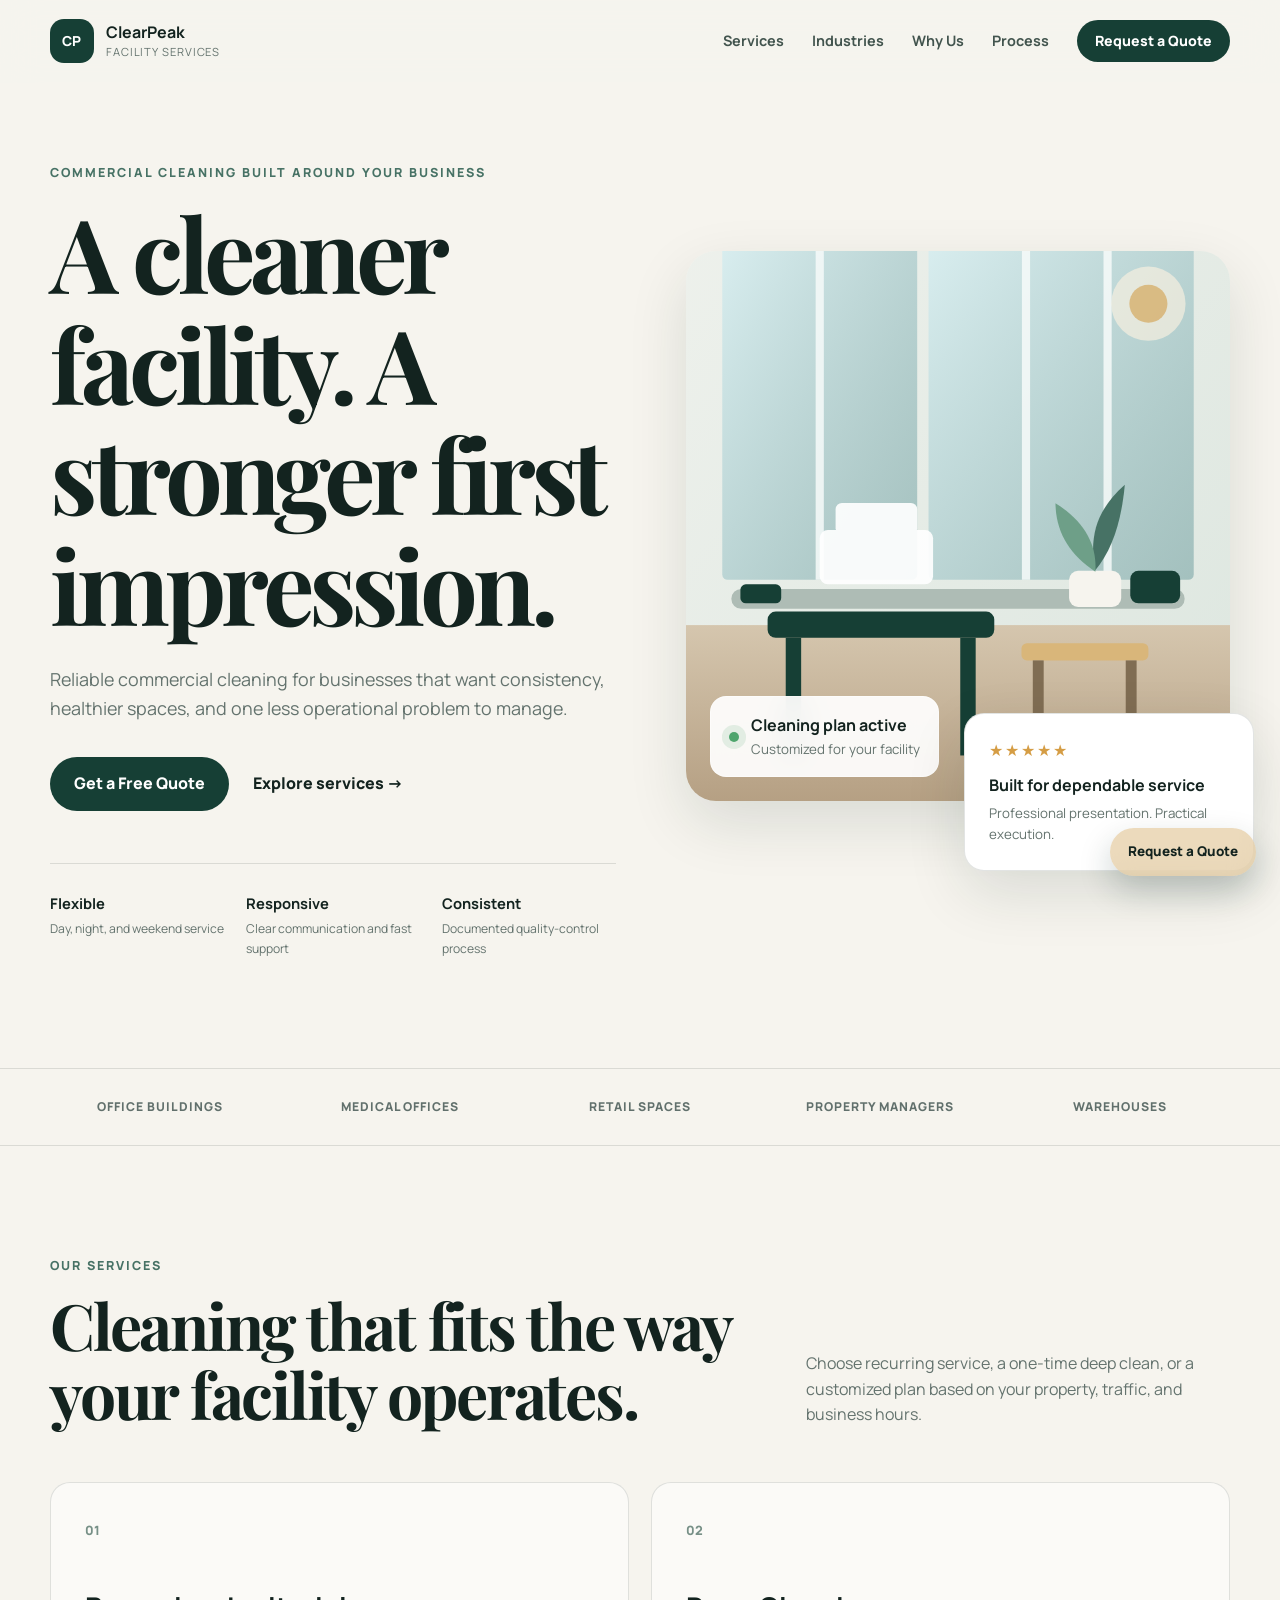
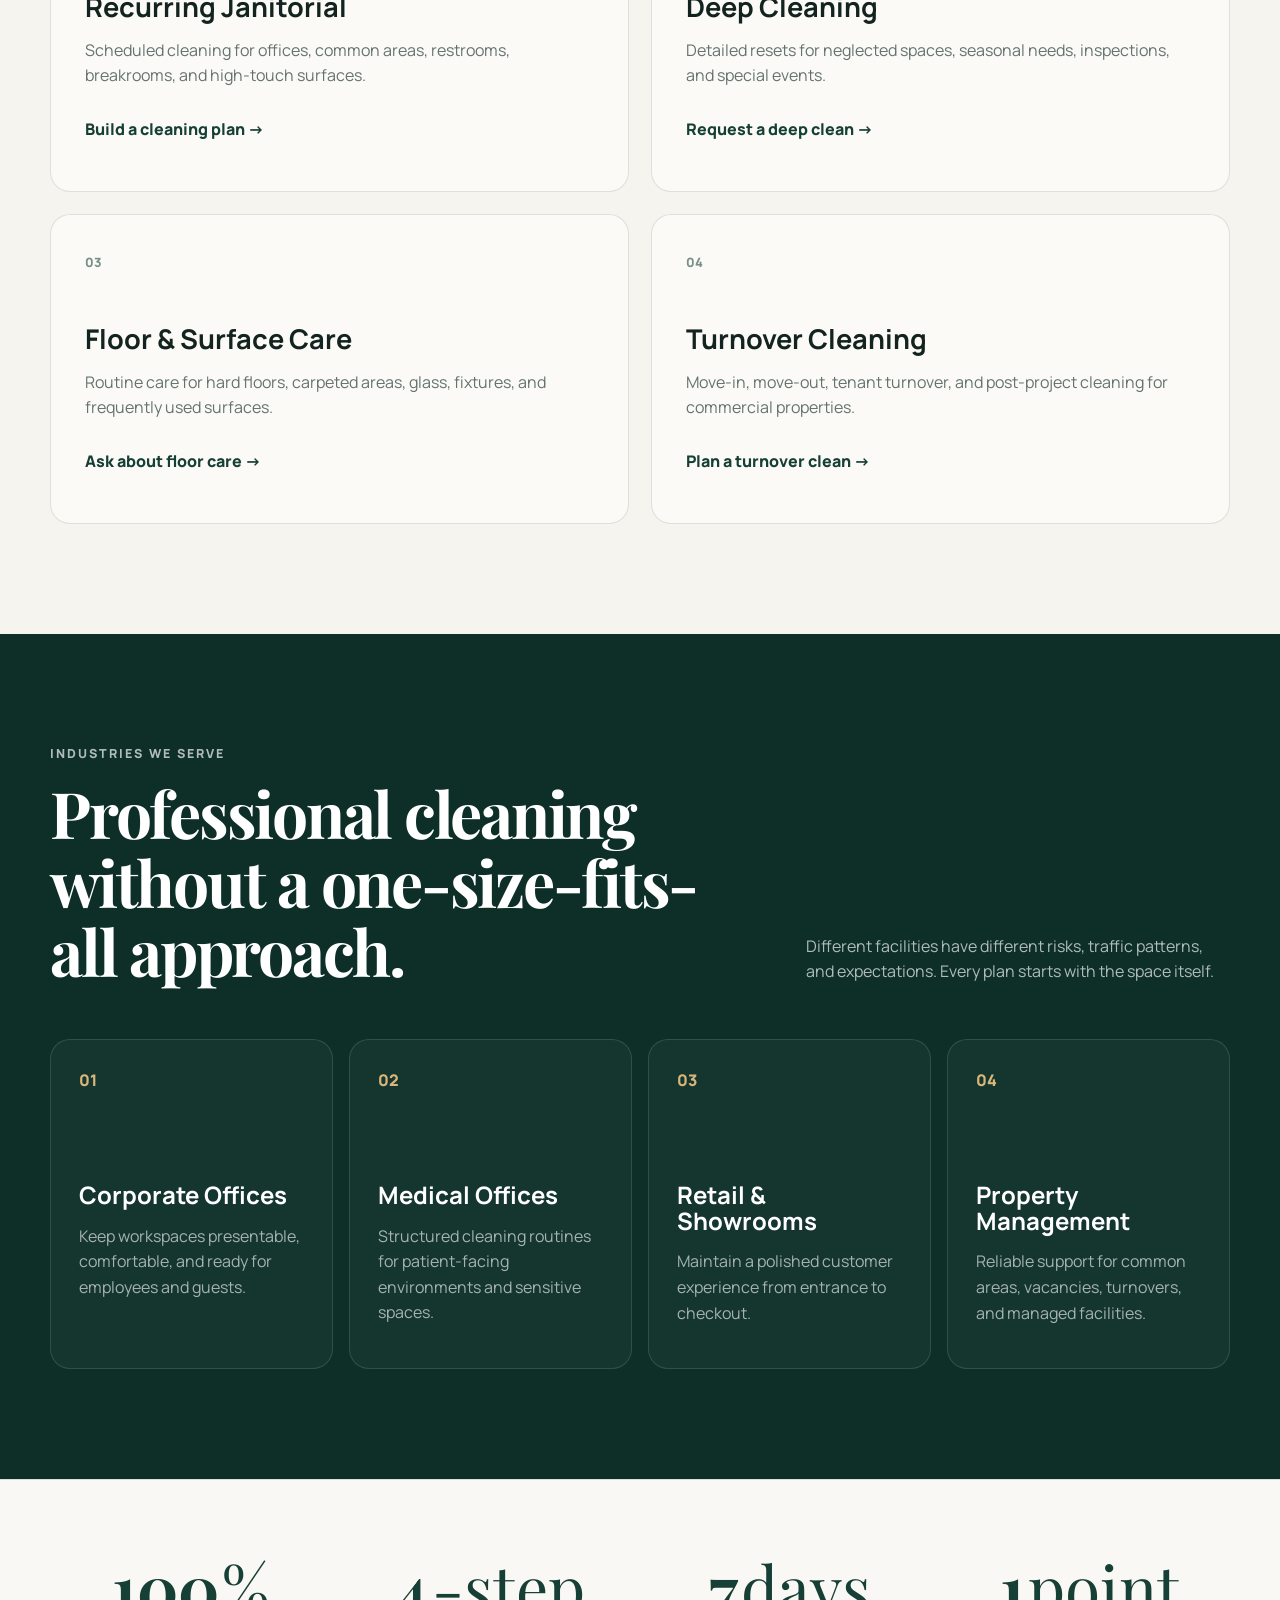
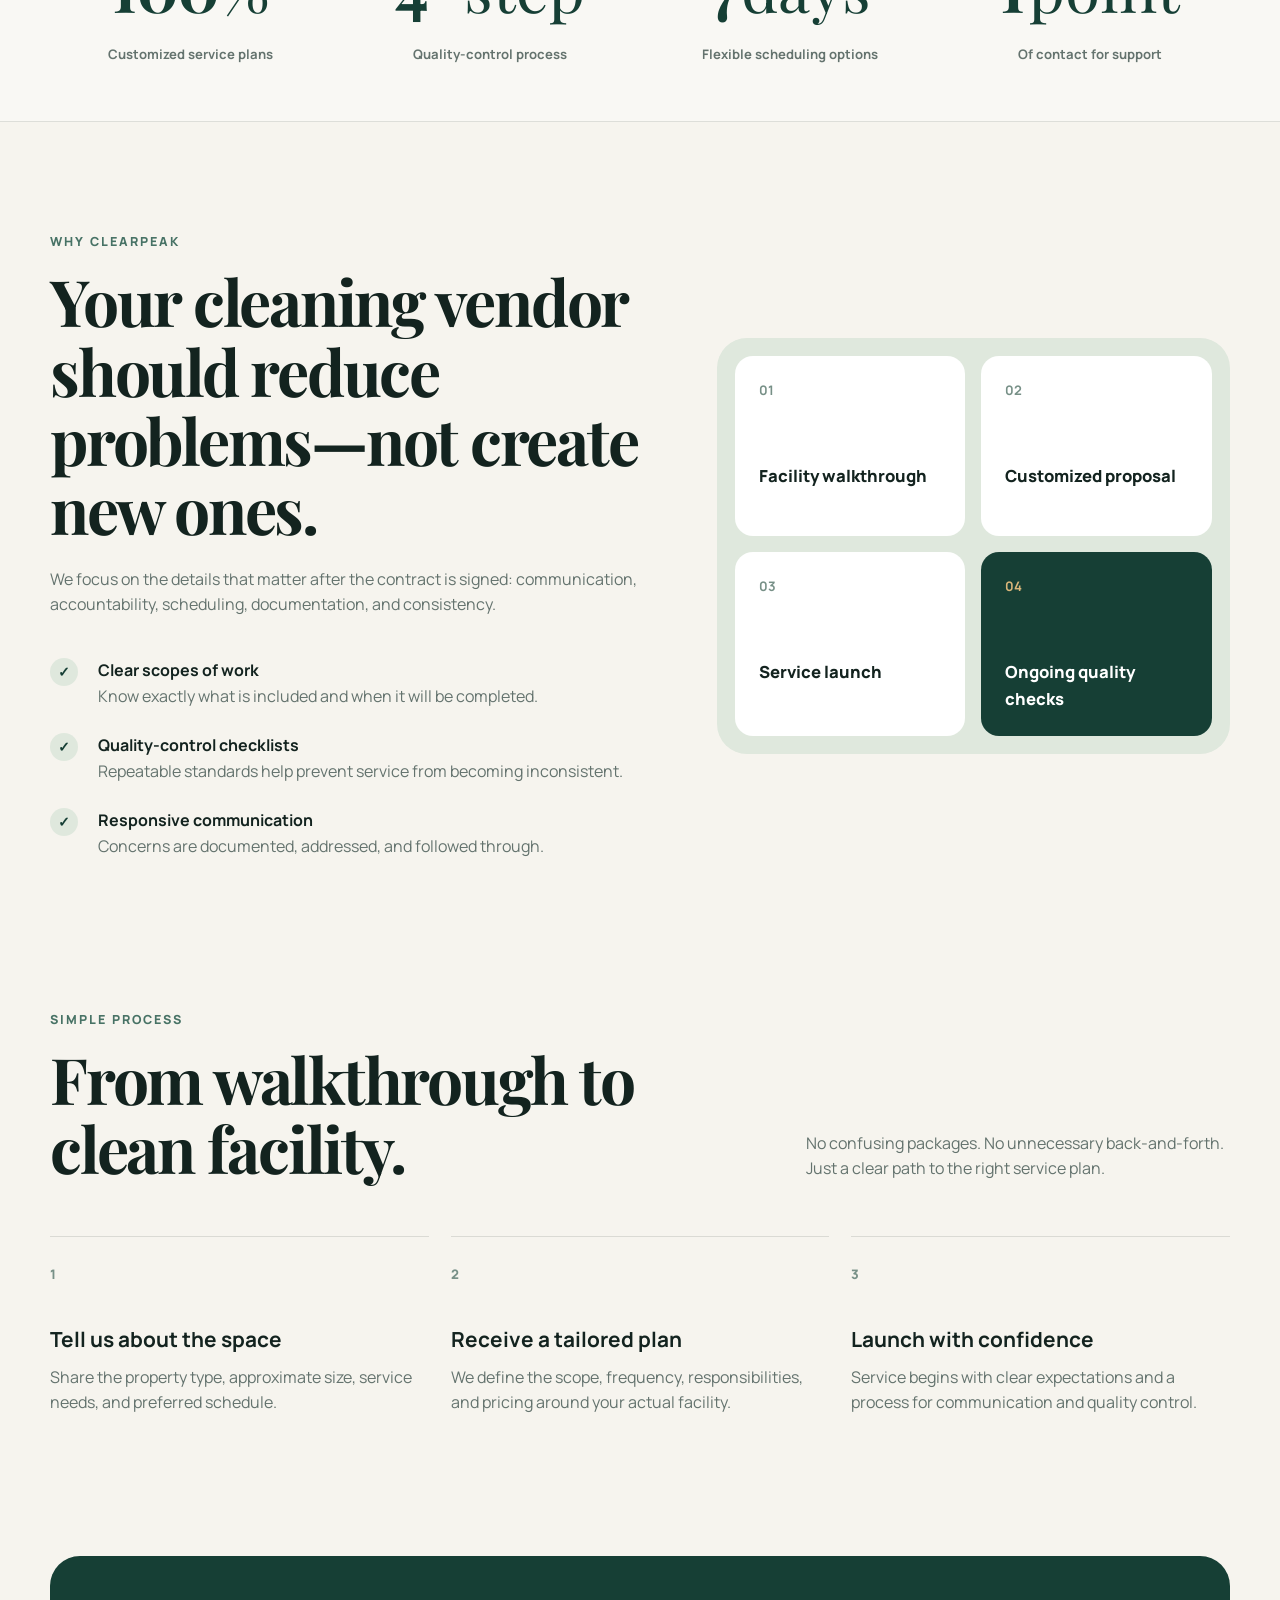
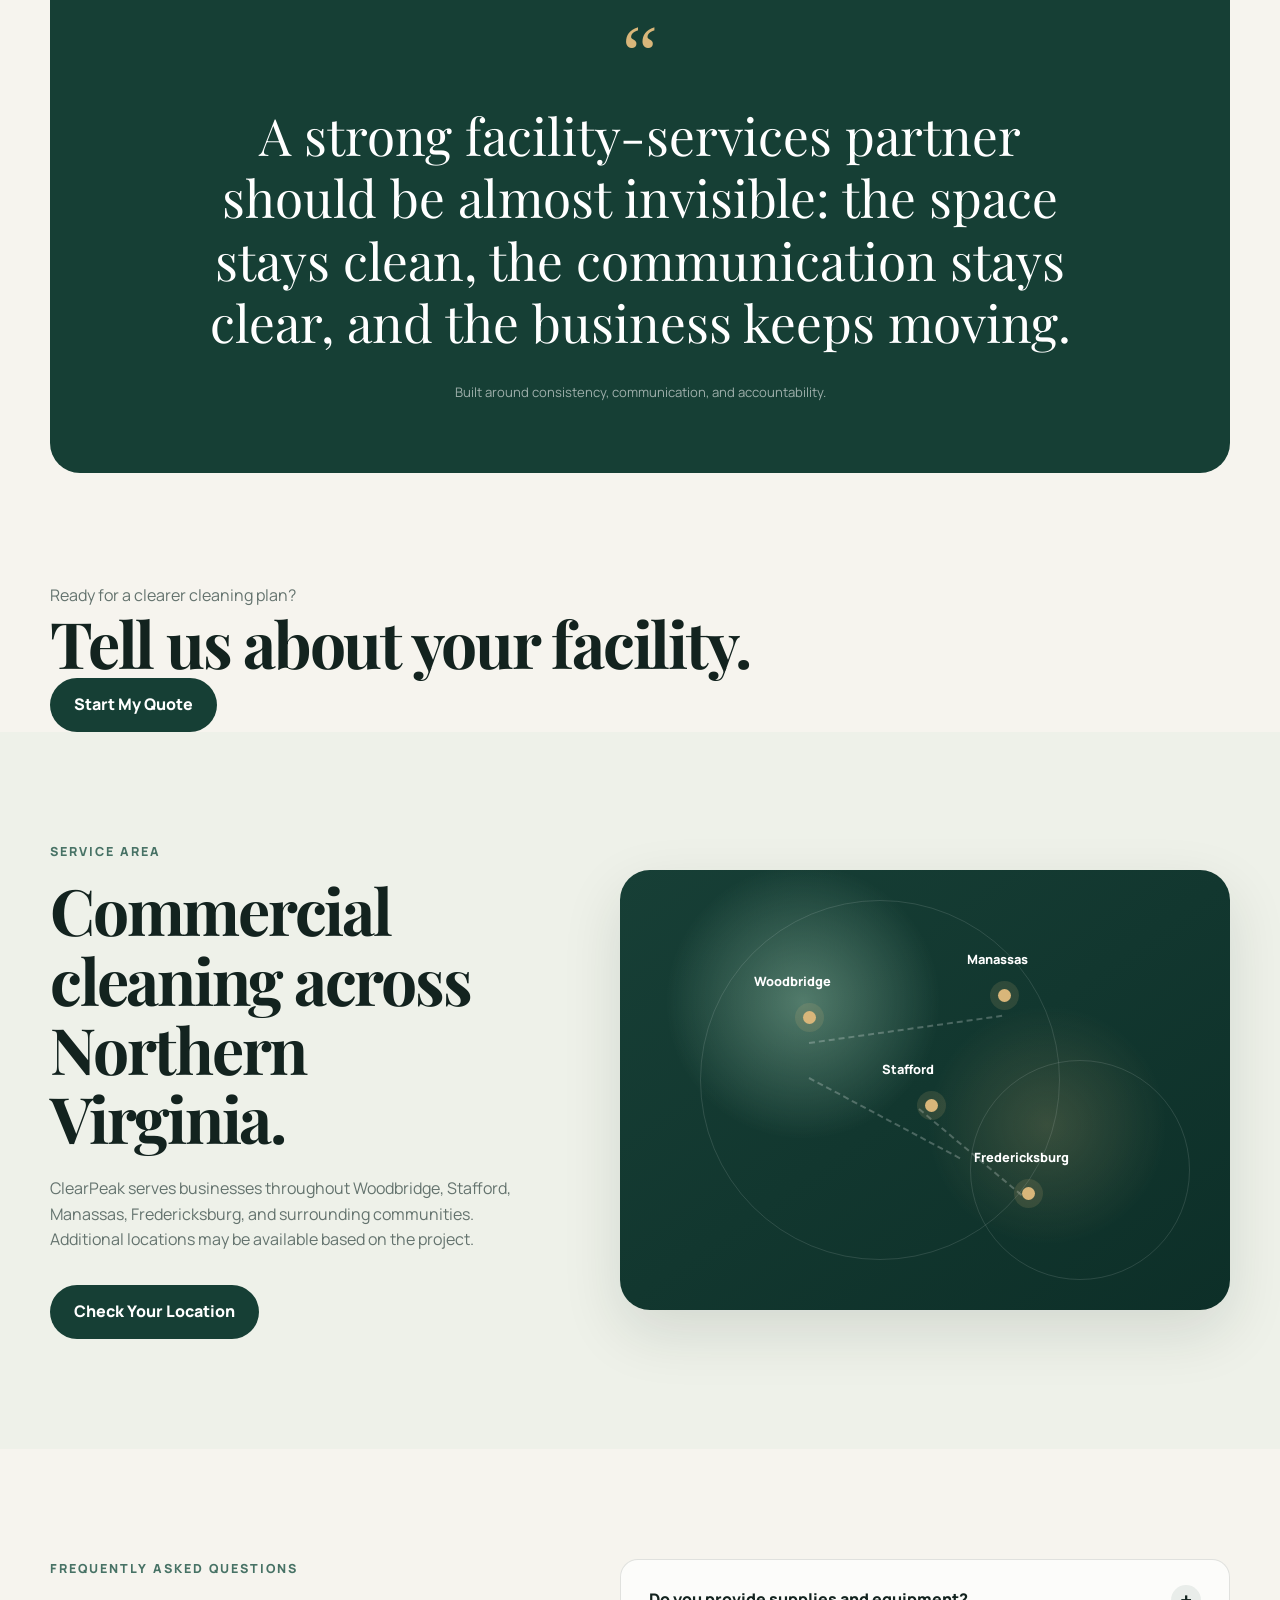
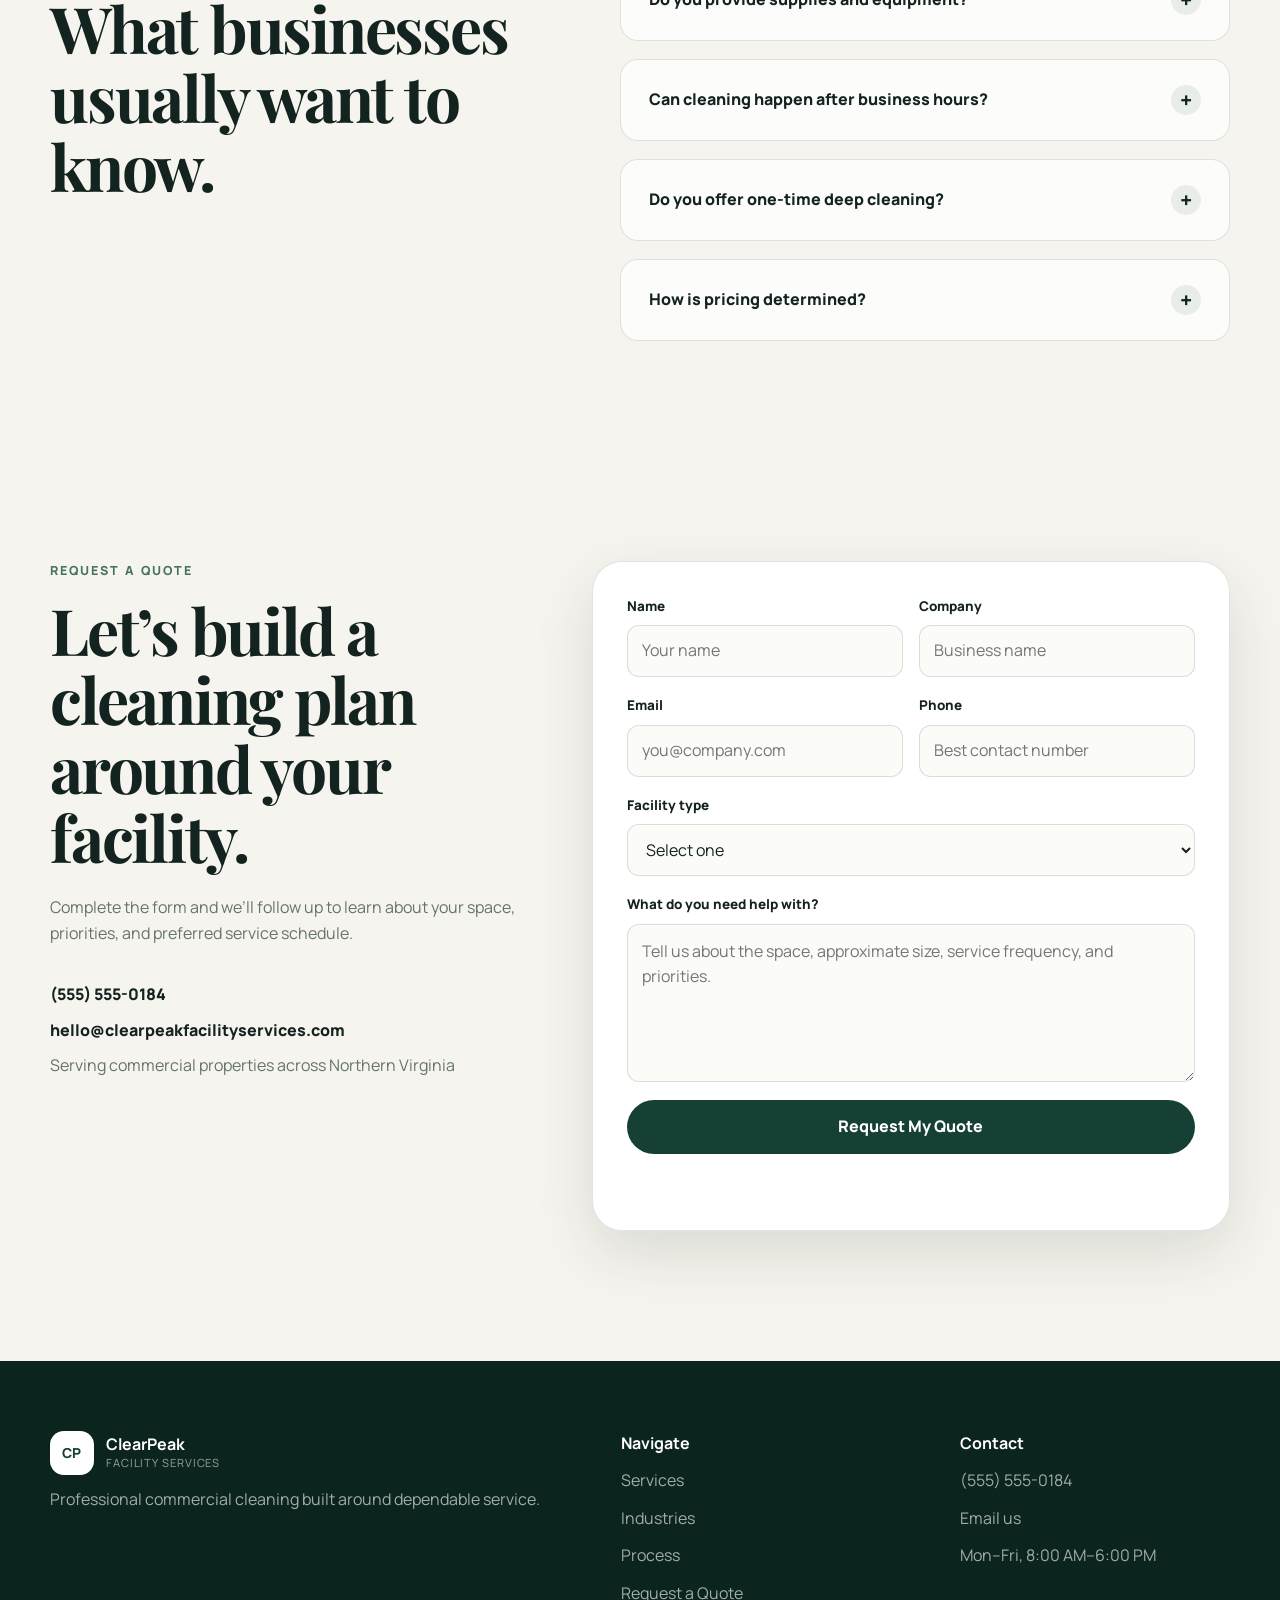
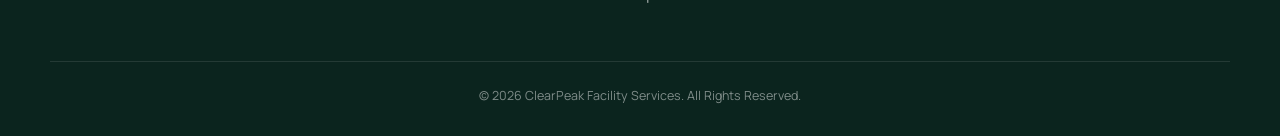
==== index.html @ e2059c17 "initial website setup" ====
<!DOCTYPE html>
<html lang="en">
<head>
  <meta charset="UTF-8" />
  <meta name="viewport" content="width=device-width, initial-scale=1.0" />
  <meta
    name="description"
    content="ClearPeak Facility Services provides dependable commercial cleaning for offices, retail spaces, medical facilities, and more."
  />
  <title>ClearPeak Facility Services</title>

  <link rel="preconnect" href="https://fonts.googleapis.com" />
  <link rel="preconnect" href="https://fonts.gstatic.com" crossorigin />
  <link
    href="https://fonts.googleapis.com/css2?family=Manrope:wght@400;500;600;700;800&family=Playfair+Display:wght@600;700&display=swap"
    rel="stylesheet"
  />
  <link rel="stylesheet" href="styles.css" />
</head>

<body class="page">
  <a class="skip-link" href="#main-content">Skip to main content</a>
  <header class="site-header" id="top">
    <div class="container site-header__inner">
      <a class="brand" href="#top" aria-label="ClearPeak home">
        <span class="brand__mark">CP</span>
        <span class="brand__copy">
          <strong class="brand__name">ClearPeak</strong>
          <span class="brand__tagline">Facility Services</span>
        </span>
      </a>

      <button
        class="site-header__toggle"
        type="button"
        aria-expanded="false"
        aria-controls="primary-navigation"
        aria-label="Open navigation menu"
      >
        <span class="site-header__toggle-line"></span>
        <span class="site-header__toggle-line"></span>
        <span class="site-header__toggle-line"></span>
      </button>

      <nav
        class="site-header__nav"
        id="primary-navigation"
        aria-label="Primary navigation"
      >
        <a class="site-header__link" href="#services">Services</a>
        <a class="site-header__link" href="#industries">Industries</a>
        <a class="site-header__link" href="#why-us">Why Us</a>
        <a class="site-header__link" href="#process">Process</a>
        <a class="button button--small site-header__cta" href="#contact">
          Request a Quote
        </a>
      </nav>
    </div>
  </header>

  <main id="main-content">
    <section class="hero section">
      <div class="container hero__grid">
        <div class="hero__content reveal">
          <p class="eyebrow">Commercial cleaning built around your business</p>
          <h1 class="hero__title">A cleaner facility. A stronger first impression.</h1>

          <p class="hero__text">
            Reliable commercial cleaning for businesses that want consistency,
            healthier spaces, and one less operational problem to manage.
          </p>

          <div class="hero__actions">
            <a class="button" href="#contact">Get a Free Quote</a>
            <a class="text-link" href="#services">
              Explore services <span class="text-link__arrow">→</span>
            </a>
          </div>

          <div class="hero__proof">
            <div class="hero__proof-item">
              <strong class="hero__proof-title">Flexible</strong>
              <span class="hero__proof-text">Day, night, and weekend service</span>
            </div>

            <div class="hero__proof-item">
              <strong class="hero__proof-title">Responsive</strong>
              <span class="hero__proof-text">Clear communication and fast support</span>
            </div>

            <div class="hero__proof-item">
              <strong class="hero__proof-title">Consistent</strong>
              <span class="hero__proof-text">Documented quality-control process</span>
            </div>
          </div>
        </div>

        <div class="hero__visual reveal">
          <div class="hero__image-frame">
            <img
              class="hero__image"
              src="assets/office-interior.svg"
              alt="Clean and modern commercial office interior"
            />

            <div class="hero__status">
              <span class="hero__status-dot"></span>
              <span class="hero__status-copy">
                <strong class="hero__status-title">Cleaning plan active</strong>
                <small class="hero__status-text">Customized for your facility</small>
              </span>
            </div>
          </div>

          <div class="hero__rating">
            <span class="hero__rating-stars">★★★★★</span>
            <strong class="hero__rating-title">Built for dependable service</strong>
            <small class="hero__rating-text">
              Professional presentation. Practical execution.
            </small>
          </div>
        </div>
      </div>
    </section>

    <section class="trust-bar" aria-label="Industries served">
      <div class="container trust-bar__grid">
        <span class="trust-bar__item">Office Buildings</span>
        <span class="trust-bar__item">Medical Offices</span>
        <span class="trust-bar__item">Retail Spaces</span>
        <span class="trust-bar__item">Property Managers</span>
        <span class="trust-bar__item">Warehouses</span>
      </div>
    </section>

    <section class="services section" id="services">
      <div class="container">
        <div class="section-heading reveal">
          <div class="section-heading__main">
            <p class="eyebrow">Our services</p>
            <h2 class="section-heading__title">
              Cleaning that fits the way your facility operates.
            </h2>
          </div>

          <p class="section-heading__text">
            Choose recurring service, a one-time deep clean, or a customized plan
            based on your property, traffic, and business hours.
          </p>
        </div>

        <div class="services__grid">
          <article class="service-card reveal">
            <span class="service-card__number">01</span>
            <h3 class="service-card__title">Recurring Janitorial</h3>
            <p class="service-card__text">
              Scheduled cleaning for offices, common areas, restrooms,
              breakrooms, and high-touch surfaces.
            </p>
            <a class="service-card__link" href="#contact">Build a cleaning plan →</a>
          </article>

          <article class="service-card reveal">
            <span class="service-card__number">02</span>
            <h3 class="service-card__title">Deep Cleaning</h3>
            <p class="service-card__text">
              Detailed resets for neglected spaces, seasonal needs,
              inspections, and special events.
            </p>
            <a class="service-card__link" href="#contact">Request a deep clean →</a>
          </article>

          <article class="service-card reveal">
            <span class="service-card__number">03</span>
            <h3 class="service-card__title">Floor &amp; Surface Care</h3>
            <p class="service-card__text">
              Routine care for hard floors, carpeted areas, glass,
              fixtures, and frequently used surfaces.
            </p>
            <a class="service-card__link" href="#contact">Ask about floor care →</a>
          </article>

          <article class="service-card reveal">
            <span class="service-card__number">04</span>
            <h3 class="service-card__title">Turnover Cleaning</h3>
            <p class="service-card__text">
              Move-in, move-out, tenant turnover, and post-project cleaning
              for commercial properties.
            </p>
            <a class="service-card__link" href="#contact">Plan a turnover clean →</a>
          </article>
        </div>
      </div>
    </section>

    <section class="industries section" id="industries">
      <div class="container">
        <div class="section-heading section-heading--light reveal">
          <div class="section-heading__main">
            <p class="eyebrow">Industries we serve</p>
            <h2 class="section-heading__title">
              Professional cleaning without a one-size-fits-all approach.
            </h2>
          </div>

          <p class="section-heading__text">
            Different facilities have different risks, traffic patterns,
            and expectations. Every plan starts with the space itself.
          </p>
        </div>

        <div class="industries__grid">
          <article class="industry-card reveal">
            <span class="industry-card__number">01</span>
            <h3 class="industry-card__title">Corporate Offices</h3>
            <p class="industry-card__text">
              Keep workspaces presentable, comfortable, and ready for employees and guests.
            </p>
          </article>

          <article class="industry-card reveal">
            <span class="industry-card__number">02</span>
            <h3 class="industry-card__title">Medical Offices</h3>
            <p class="industry-card__text">
              Structured cleaning routines for patient-facing environments and sensitive spaces.
            </p>
          </article>

          <article class="industry-card reveal">
            <span class="industry-card__number">03</span>
            <h3 class="industry-card__title">Retail &amp; Showrooms</h3>
            <p class="industry-card__text">
              Maintain a polished customer experience from entrance to checkout.
            </p>
          </article>

          <article class="industry-card reveal">
            <span class="industry-card__number">04</span>
            <h3 class="industry-card__title">Property Management</h3>
            <p class="industry-card__text">
              Reliable support for common areas, vacancies, turnovers, and managed facilities.
            </p>
          </article>
        </div>
      </div>
    </section>

    <section class="stats" aria-label="Service features">
      <div class="container stats__grid">
        <div class="stats__item reveal">
          <div class="stats__value">
            <strong class="stats__number" data-target="100">0</strong>
            <span class="stats__suffix">%</span>
          </div>
          <p class="stats__label">Customized service plans</p>
        </div>

        <div class="stats__item reveal">
          <div class="stats__value">
            <strong class="stats__number" data-target="4">0</strong>
            <span class="stats__suffix">-step</span>
          </div>
          <p class="stats__label">Quality-control process</p>
        </div>

        <div class="stats__item reveal">
          <div class="stats__value">
            <strong class="stats__number" data-target="7">0</strong>
            <span class="stats__suffix"> days</span>
          </div>
          <p class="stats__label">Flexible scheduling options</p>
        </div>

        <div class="stats__item reveal">
          <div class="stats__value">
            <strong class="stats__number" data-target="1">0</strong>
            <span class="stats__suffix"> point</span>
          </div>
          <p class="stats__label">Of contact for support</p>
        </div>
      </div>
    </section>

    <section class="why-us section" id="why-us">
      <div class="container why-us__grid">
        <div class="why-us__content reveal">
          <p class="eyebrow">Why ClearPeak</p>
          <h2 class="why-us__title">
            Your cleaning vendor should reduce problems—not create new ones.
          </h2>

          <p class="why-us__text">
            We focus on the details that matter after the contract is signed:
            communication, accountability, scheduling, documentation, and consistency.
          </p>

          <div class="check-list">
            <div class="check-list__item">
              <span class="check-list__icon">✓</span>
              <p class="check-list__text">
                <strong class="check-list__title">Clear scopes of work</strong><br />
                Know exactly what is included and when it will be completed.
              </p>
            </div>

            <div class="check-list__item">
              <span class="check-list__icon">✓</span>
              <p class="check-list__text">
                <strong class="check-list__title">Quality-control checklists</strong><br />
                Repeatable standards help prevent service from becoming inconsistent.
              </p>
            </div>

            <div class="check-list__item">
              <span class="check-list__icon">✓</span>
              <p class="check-list__text">
                <strong class="check-list__title">Responsive communication</strong><br />
                Concerns are documented, addressed, and followed through.
              </p>
            </div>
          </div>
        </div>

        <div class="why-us__panel reveal">
          <article class="metric-card">
            <strong class="metric-card__number">01</strong>
            <span class="metric-card__text">Facility walkthrough</span>
          </article>

          <article class="metric-card">
            <strong class="metric-card__number">02</strong>
            <span class="metric-card__text">Customized proposal</span>
          </article>

          <article class="metric-card">
            <strong class="metric-card__number">03</strong>
            <span class="metric-card__text">Service launch</span>
          </article>

          <article class="metric-card metric-card--accent">
            <strong class="metric-card__number">04</strong>
            <span class="metric-card__text">Ongoing quality checks</span>
          </article>
        </div>
      </div>
    </section>

    <section class="process section" id="process">
      <div class="container">
        <div class="section-heading reveal">
          <div class="section-heading__main">
            <p class="eyebrow">Simple process</p>
            <h2 class="section-heading__title">From walkthrough to clean facility.</h2>
          </div>

          <p class="section-heading__text">
            No confusing packages. No unnecessary back-and-forth.
            Just a clear path to the right service plan.
          </p>
        </div>

        <div class="process__grid">
          <article class="process-step reveal">
            <span class="process-step__number">1</span>
            <h3 class="process-step__title">Tell us about the space</h3>
            <p class="process-step__text">
              Share the property type, approximate size, service needs,
              and preferred schedule.
            </p>
          </article>

          <article class="process-step reveal">
            <span class="process-step__number">2</span>
            <h3 class="process-step__title">Receive a tailored plan</h3>
            <p class="process-step__text">
              We define the scope, frequency, responsibilities, and pricing
              around your actual facility.
            </p>
          </article>

          <article class="process-step reveal">
            <span class="process-step__number">3</span>
            <h3 class="process-step__title">Launch with confidence</h3>
            <p class="process-step__text">
              Service begins with clear expectations and a process for
              communication and quality control.
            </p>
          </article>
        </div>
      </div>
    </section>

    <section class="testimonial section">
      <div class="container testimonial__card reveal">
        <p class="testimonial__mark">“</p>
        <blockquote class="testimonial__quote">
          A strong facility-services partner should be almost invisible:
          the space stays clean, the communication stays clear,
          and the business keeps moving.
        </blockquote>
        <p class="testimonial__note">
          Built around consistency, communication, and accountability.
        </p>
      </div>
    </section>

    <section class="mid-cta" aria-label="Quote call to action">
      <div class="container mid-cta__inner reveal">
        <div class="mid-cta__content">
          <p class="mid-cta__eyebrow">Ready for a clearer cleaning plan?</p>
          <h2 class="mid-cta__title">Tell us about your facility.</h2>
        </div>
        <a class="button button--light" href="#contact">Start My Quote</a>
      </div>
    </section>

    <section class="service-area section">
      <div class="container service-area__grid">
        <div class="service-area__content reveal">
          <p class="eyebrow">Service area</p>
          <h2 class="service-area__title">
            Commercial cleaning across Northern Virginia.
          </h2>

          <p class="service-area__text">
            ClearPeak serves businesses throughout Woodbridge, Stafford,
            Manassas, Fredericksburg, and surrounding communities.
            Additional locations may be available based on the project.
          </p>

          <a class="button" href="#contact">Check Your Location</a>
        </div>

        <div class="service-area__map reveal" aria-label="Service area illustration">
          <span class="service-area__route service-area__route--one" aria-hidden="true"></span>
          <span class="service-area__route service-area__route--two" aria-hidden="true"></span>
          <span class="service-area__route service-area__route--three" aria-hidden="true"></span>
          <span class="service-area__marker service-area__marker--woodbridge"></span>
          <span class="service-area__marker service-area__marker--stafford"></span>
          <span class="service-area__marker service-area__marker--manassas"></span>
          <span class="service-area__marker service-area__marker--fredericksburg"></span>

          <span class="service-area__label service-area__label--woodbridge">Woodbridge</span>
          <span class="service-area__label service-area__label--stafford">Stafford</span>
          <span class="service-area__label service-area__label--manassas">Manassas</span>
          <span class="service-area__label service-area__label--fredericksburg">
            Fredericksburg
          </span>
        </div>
      </div>
    </section>

    <section class="faq section">
      <div class="container faq__grid">
        <div class="faq__heading reveal">
          <p class="eyebrow">Frequently asked questions</p>
          <h2 class="faq__title">What businesses usually want to know.</h2>
        </div>

        <div class="faq__list">
          <article class="faq__item reveal">
            <button class="faq__question" type="button" aria-expanded="false">
              <span class="faq__question-text">Do you provide supplies and equipment?</span>
              <span class="faq__icon" aria-hidden="true">+</span>
            </button>

            <div class="faq__answer">
              <div class="faq__answer-inner">
                <p class="faq__answer-text">
                  Service plans can include standard cleaning supplies and equipment.
                  Specialty materials or client-specific requirements are discussed
                  during the walkthrough.
                </p>
              </div>
            </div>
          </article>

          <article class="faq__item reveal">
            <button class="faq__question" type="button" aria-expanded="false">
              <span class="faq__question-text">Can cleaning happen after business hours?</span>
              <span class="faq__icon" aria-hidden="true">+</span>
            </button>

            <div class="faq__answer">
              <div class="faq__answer-inner">
                <p class="faq__answer-text">
                  Yes. Daytime, evening, and weekend scheduling may be available
                  depending on your facility and service frequency.
                </p>
              </div>
            </div>
          </article>

          <article class="faq__item reveal">
            <button class="faq__question" type="button" aria-expanded="false">
              <span class="faq__question-text">Do you offer one-time deep cleaning?</span>
              <span class="faq__icon" aria-hidden="true">+</span>
            </button>

            <div class="faq__answer">
              <div class="faq__answer-inner">
                <p class="faq__answer-text">
                  Yes. One-time deep cleans, turnover cleaning, and project-based
                  services can be quoted separately from recurring janitorial service.
                </p>
              </div>
            </div>
          </article>

          <article class="faq__item reveal">
            <button class="faq__question" type="button" aria-expanded="false">
              <span class="faq__question-text">How is pricing determined?</span>
              <span class="faq__icon" aria-hidden="true">+</span>
            </button>

            <div class="faq__answer">
              <div class="faq__answer-inner">
                <p class="faq__answer-text">
                  Pricing depends on square footage, facility type, cleaning scope,
                  service frequency, operating hours, and special requirements.
                </p>
              </div>
            </div>
          </article>
        </div>
      </div>
    </section>

    <section class="contact section" id="contact">
      <div class="container contact__grid">
        <div class="contact__content reveal">
          <p class="eyebrow">Request a quote</p>
          <h2 class="contact__title">
            Let’s build a cleaning plan around your facility.
          </h2>

          <p class="contact__text">
            Complete the form and we’ll follow up to learn about your space,
            priorities, and preferred service schedule.
          </p>

          <div class="contact__details">
            <a class="contact__detail" href="tel:+15555550184">(555) 555-0184</a>
            <a
              class="contact__detail"
              href="mailto:hello@clearpeakfacilityservices.com"
            >
              hello@clearpeakfacilityservices.com
            </a>
            <span class="contact__detail contact__detail--muted">
              Serving commercial properties across Northern Virginia
            </span>
          </div>
        </div>

        <form
          class="quote-form reveal"
          id="quote-form"
          action="https://formspree.io/f/YOUR_FORM_ID"
          method="POST"
        >
          <div class="quote-form__row">
            <label class="quote-form__field">
              <span class="quote-form__label">Name</span>
              <input
                class="quote-form__input"
                type="text"
                name="name"
                placeholder="Your name"
                required
              />
            </label>

            <label class="quote-form__field">
              <span class="quote-form__label">Company</span>
              <input
                class="quote-form__input"
                type="text"
                name="company"
                placeholder="Business name"
                required
              />
            </label>
          </div>

          <div class="quote-form__row">
            <label class="quote-form__field">
              <span class="quote-form__label">Email</span>
              <input
                class="quote-form__input"
                type="email"
                name="email"
                placeholder="you@company.com"
                required
              />
            </label>

            <label class="quote-form__field">
              <span class="quote-form__label">Phone</span>
              <input
                class="quote-form__input"
                type="tel"
                name="phone"
                placeholder="Best contact number"
              />
            </label>
          </div>

          <label class="quote-form__field">
            <span class="quote-form__label">Facility type</span>
            <select class="quote-form__input" name="facility" required>
              <option value="">Select one</option>
              <option>Office</option>
              <option>Medical office</option>
              <option>Retail space</option>
              <option>Property management</option>
              <option>Warehouse</option>
              <option>Other</option>
            </select>
          </label>

          <label class="quote-form__field">
            <span class="quote-form__label">What do you need help with?</span>
            <textarea
              class="quote-form__input quote-form__input--textarea"
              name="message"
              rows="5"
              placeholder="Tell us about the space, approximate size, service frequency, and priorities."
              required
            ></textarea>
          </label>

          <button class="button quote-form__button" type="submit">
            <span class="quote-form__button-text">Request My Quote</span>
          </button>

          <p class="quote-form__status" id="form-status" aria-live="polite"></p>
        </form>
      </div>
    </section>
  </main>

  <footer class="site-footer">
    <div class="container site-footer__grid">
      <div class="site-footer__brand-column">
        <a class="brand brand--footer" href="#top">
          <span class="brand__mark">CP</span>
          <span class="brand__copy">
            <strong class="brand__name">ClearPeak</strong>
            <span class="brand__tagline">Facility Services</span>
          </span>
        </a>

        <p class="site-footer__description">
          Professional commercial cleaning built around dependable service.
        </p>
      </div>

      <div class="site-footer__column">
        <strong class="site-footer__heading">Navigate</strong>
        <a class="site-footer__link" href="#services">Services</a>
        <a class="site-footer__link" href="#industries">Industries</a>
        <a class="site-footer__link" href="#process">Process</a>
        <a class="site-footer__link" href="#contact">Request a Quote</a>
      </div>

      <div class="site-footer__column">
        <strong class="site-footer__heading">Contact</strong>
        <a class="site-footer__link" href="tel:+15555550184">(555) 555-0184</a>
        <a
          class="site-footer__link"
          href="mailto:hello@clearpeakfacilityservices.com"
        >
          Email us
        </a>
        <span class="site-footer__text">Mon–Fri, 8:00 AM–6:00 PM</span>
      </div>
    </div>

    <div class="container site-footer__bottom">
      © <span id="year"></span> ClearPeak Facility Services. All Rights Reserved.
    </div>
  </footer>

  <a class="floating-quote" href="#contact">Request a Quote</a>

  <script src="script.js"></script>
</body>
</html>
---- styles.css ----
:root {
  --color-ink: #13231f;
  --color-muted: #64736e;
  --color-paper: #f6f4ee;
  --color-white: #ffffff;
  --color-forest: #163f35;
  --color-forest-dark: #0d2f28;
  --color-sage: #dfe8dd;
  --color-gold: #d9b67a;
  --color-line: rgba(19, 35, 31, 0.12);
  --shadow-soft: 0 22px 60px rgba(20, 44, 37, 0.12);
  --radius-large: 30px;
  --radius-medium: 20px;
  --radius-small: 12px;
  --container-width: 1180px;
}

/* RESET */

*,
*::before,
*::after {
  box-sizing: border-box;
}

* {
  margin: 0;
  padding: 0;
}

html {
  scroll-behavior: smooth;
}

body {
  overflow-x: hidden;
}

img {
  display: block;
  width: 100%;
}

a {
  color: inherit;
  text-decoration: none;
}

button,
input,
select,
textarea {
  font: inherit;
}

/* BASE */

.page {
  min-width: 320px;
  background: var(--color-paper);
  color: var(--color-ink);
  font-family: "Manrope", sans-serif;
  line-height: 1.6;
}

.container {
  width: min(calc(100% - 40px), var(--container-width));
  margin-inline: auto;
}

.section {
  padding: 110px 0;
}

.eyebrow {
  margin-bottom: 14px;
  color: #477265;
  font-size: 0.78rem;
  font-weight: 800;
  letter-spacing: 0.16em;
  text-transform: uppercase;
}

h1,
h2,
h3 {
  line-height: 1.08;
}

h1,
h2 {
  font-family: "Playfair Display", serif;
  font-weight: 700;
}

h1 {
  font-size: clamp(3.3rem, 8vw, 6.7rem);
  letter-spacing: -0.05em;
}

h2 {
  font-size: clamp(2.4rem, 5vw, 4.4rem);
  letter-spacing: -0.035em;
}

h3 {
  font-size: 1.3rem;
}

p {
  color: var(--color-muted);
}

/* SHARED COMPONENTS */

.button {
  display: inline-flex;
  min-height: 54px;
  align-items: center;
  justify-content: center;
  padding: 0 24px;
  border: 0;
  border-radius: 999px;
  background: var(--color-forest);
  color: var(--color-white);
  font-weight: 800;
  cursor: pointer;
  transition:
    transform 180ms ease,
    background 180ms ease,
    box-shadow 180ms ease;
}

.button:hover {
  transform: translateY(-2px);
  background: var(--color-forest-dark);
  box-shadow: 0 10px 24px rgba(22, 63, 53, 0.18);
}

.button--small {
  min-height: 42px;
  padding-inline: 18px;
  font-size: 0.88rem;
}

.text-link {
  font-weight: 800;
}

.text-link__arrow {
  display: inline-block;
  transition: transform 180ms ease;
}

.text-link:hover .text-link__arrow {
  transform: translateX(4px);
}

.section-heading {
  display: grid;
  grid-template-columns: 1.25fr 0.75fr;
  gap: 50px;
  align-items: end;
  margin-bottom: 54px;
}

.section-heading__title {
  max-width: 760px;
}

.section-heading__text {
  max-width: 470px;
  justify-self: end;
}

.section-heading--light {
  color: var(--color-white);
}

.section-heading--light .section-heading__text,
.section-heading--light .eyebrow {
  color: rgba(255, 255, 255, 0.68);
}

/* HEADER */

.site-header {
  position: sticky;
  top: 0;
  z-index: 1000;
  border-bottom: 1px solid transparent;
  background: rgba(246, 244, 238, 0.9);
  backdrop-filter: blur(18px);
  transition:
    border-color 180ms ease,
    box-shadow 180ms ease;
}

.site-header--scrolled {
  border-color: var(--color-line);
  box-shadow: 0 8px 30px rgba(20, 44, 37, 0.05);
}

.site-header__inner {
  display: flex;
  min-height: 82px;
  align-items: center;
  justify-content: space-between;
}

.site-header__nav {
  display: flex;
  align-items: center;
  gap: 28px;
}

.site-header__link {
  color: #42544e;
  font-size: 0.9rem;
  font-weight: 700;
}

.site-header__toggle {
  display: none;
}

/* BRAND */

.brand {
  display: inline-flex;
  align-items: center;
  gap: 12px;
}

.brand__mark {
  display: grid;
  width: 44px;
  height: 44px;
  place-items: center;
  border-radius: 14px;
  background: var(--color-forest);
  color: var(--color-white);
  font-size: 0.86rem;
  font-weight: 800;
  letter-spacing: 0.06em;
}

.brand__copy {
  display: flex;
  flex-direction: column;
  line-height: 1.08;
}

.brand__name {
  font-size: 1rem;
}

.brand__tagline {
  margin-top: 4px;
  color: var(--color-muted);
  font-size: 0.7rem;
  letter-spacing: 0.08em;
  text-transform: uppercase;
}

.brand--footer .brand__mark {
  background: var(--color-white);
  color: var(--color-forest);
}

.brand--footer .brand__tagline {
  color: rgba(255, 255, 255, 0.58);
}

/* HERO */

.hero {
  overflow: hidden;
  padding-top: 80px;
}

.hero__grid {
  display: grid;
  grid-template-columns: 1.02fr 0.98fr;
  gap: 70px;
  align-items: center;
}

.hero__title {
  max-width: 760px;
}

.hero__text {
  max-width: 650px;
  margin-top: 26px;
  font-size: 1.12rem;
}

.hero__actions {
  display: flex;
  align-items: center;
  gap: 24px;
  margin-top: 34px;
}

.hero__proof {
  display: grid;
  grid-template-columns: repeat(3, 1fr);
  gap: 22px;
  margin-top: 52px;
  padding-top: 28px;
  border-top: 1px solid var(--color-line);
}

.hero__proof-item {
  display: flex;
  flex-direction: column;
  gap: 4px;
}

.hero__proof-title {
  font-size: 0.92rem;
}

.hero__proof-text {
  color: var(--color-muted);
  font-size: 0.76rem;
}

.hero__visual {
  position: relative;
  min-width: 0;
  min-height: 620px;
}

.hero__image-frame {
  position: absolute;
  inset: 0 0 70px;
  overflow: hidden;
  border-radius: var(--radius-large);
  box-shadow: var(--shadow-soft);
}

.hero__image {
  height: 100%;
  object-fit: cover;
}

.hero__status {
  position: absolute;
  left: 24px;
  bottom: 24px;
  display: flex;
  align-items: center;
  gap: 12px;
  padding: 16px 18px;
  border: 1px solid rgba(255, 255, 255, 0.45);
  border-radius: 16px;
  background: rgba(255, 255, 255, 0.92);
  backdrop-filter: blur(14px);
}

.hero__status-dot {
  width: 10px;
  height: 10px;
  border-radius: 50%;
  background: #4ea56d;
  box-shadow: 0 0 0 7px rgba(78, 165, 109, 0.14);
}

.hero__status-copy {
  display: flex;
  flex-direction: column;
}

.hero__status-text {
  color: var(--color-muted);
}

.hero__rating {
  position: absolute;
  right: -24px;
  bottom: 0;
  z-index: 2;
  width: 290px;
  padding: 24px;
  border: 1px solid var(--color-line);
  border-radius: 20px;
  background: var(--color-white);
  box-shadow: var(--shadow-soft);
}

.hero__rating-stars {
  color: #d59d45;
  letter-spacing: 0.12em;
}

.hero__rating-title,
.hero__rating-text {
  display: block;
}

.hero__rating-title {
  margin-top: 10px;
}

.hero__rating-text {
  margin-top: 4px;
  color: var(--color-muted);
}

/* TRUST BAR */

.trust-bar {
  padding: 28px 0;
  border-top: 1px solid var(--color-line);
  border-bottom: 1px solid var(--color-line);
}

.trust-bar__grid {
  display: grid;
  grid-template-columns: repeat(5, 1fr);
  gap: 20px;
  text-align: center;
}

.trust-bar__item {
  color: #61706c;
  font-size: 0.76rem;
  font-weight: 800;
  letter-spacing: 0.08em;
  text-transform: uppercase;
}

/* SERVICES */

.services__grid {
  display: grid;
  grid-template-columns: repeat(2, 1fr);
  gap: 22px;
}

.service-card {
  min-height: 310px;
  padding: 34px;
  border: 1px solid var(--color-line);
  border-radius: var(--radius-medium);
  background: rgba(255, 255, 255, 0.55);
  transition:
    transform 180ms ease,
    box-shadow 180ms ease,
    background 180ms ease;
}

.service-card:hover {
  transform: translateY(-6px);
  background: var(--color-white);
  box-shadow: var(--shadow-soft);
}

.service-card__number {
  color: #779087;
  font-size: 0.8rem;
  font-weight: 800;
}

.service-card__title {
  margin-top: 50px;
  font-size: 1.7rem;
}

.service-card__text {
  max-width: 500px;
  margin-top: 16px;
}

.service-card__link {
  display: inline-block;
  margin-top: 28px;
  color: var(--color-forest);
  font-weight: 800;
}

/* INDUSTRIES */

.industries {
  background: var(--color-forest-dark);
  color: var(--color-white);
}

.industries__grid {
  display: grid;
  grid-template-columns: repeat(4, 1fr);
  gap: 16px;
}

.industry-card {
  min-height: 330px;
  padding: 28px;
  border: 1px solid rgba(255, 255, 255, 0.12);
  border-radius: var(--radius-medium);
  background: rgba(255, 255, 255, 0.035);
}

.industry-card__number {
  color: var(--color-gold);
  font-weight: 800;
}

.industry-card__title {
  margin-top: 88px;
  font-size: 1.5rem;
}

.industry-card__text {
  margin-top: 16px;
  color: rgba(255, 255, 255, 0.62);
}

/* STATS */

.stats {
  padding: 38px 0;
  border-top: 1px solid var(--color-line);
  border-bottom: 1px solid var(--color-line);
  background: rgba(255, 255, 255, 0.35);
}

.stats__grid {
  display: grid;
  grid-template-columns: repeat(4, 1fr);
  gap: 20px;
}

.stats__item {
  padding: 18px;
  text-align: center;
}

.stats__number,
.stats__suffix {
  color: var(--color-forest);
  font-family: "Playfair Display", serif;
  font-size: clamp(2.2rem, 5vw, 4rem);
}

.stats__label {
  margin-top: 6px;
  font-size: 0.82rem;
  font-weight: 700;
}

/* WHY US */

.why-us__grid {
  display: grid;
  grid-template-columns: 1fr 0.86fr;
  gap: 70px;
  align-items: center;
}

.why-us__title {
  max-width: 760px;
}

.why-us__text {
  max-width: 670px;
  margin-top: 24px;
}

.check-list {
  display: grid;
  gap: 24px;
  margin-top: 40px;
}

.check-list__item {
  display: grid;
  grid-template-columns: 34px 1fr;
  gap: 14px;
}

.check-list__icon {
  display: grid;
  width: 28px;
  height: 28px;
  place-items: center;
  border-radius: 50%;
  background: var(--color-sage);
  color: var(--color-forest);
  font-size: 0.86rem;
  font-weight: 800;
}

.check-list__title {
  color: var(--color-ink);
}

.why-us__panel {
  display: grid;
  grid-template-columns: repeat(2, 1fr);
  gap: 16px;
  padding: 18px;
  border-radius: var(--radius-large);
  background: var(--color-sage);
}

.metric-card {
  min-height: 180px;
  padding: 24px;
  border-radius: 18px;
  background: var(--color-white);
}

.metric-card__number,
.metric-card__text {
  display: block;
}

.metric-card__number {
  color: #779087;
  font-size: 0.82rem;
}

.metric-card__text {
  margin-top: 62px;
  font-size: 1.04rem;
  font-weight: 800;
}

.metric-card--accent {
  background: var(--color-forest);
  color: var(--color-white);
}

.metric-card--accent .metric-card__number {
  color: var(--color-gold);
}

/* PROCESS */

.process {
  padding-top: 40px;
}

.process__grid {
  display: grid;
  grid-template-columns: repeat(3, 1fr);
  gap: 22px;
}

.process-step {
  padding-top: 24px;
  border-top: 1px solid var(--color-line);
}

.process-step__number {
  color: #779087;
  font-size: 0.82rem;
  font-weight: 800;
}

.process-step__title {
  margin-top: 42px;
}

.process-step__text {
  margin-top: 14px;
}

/* TESTIMONIAL */

.testimonial {
  padding-top: 30px;
}

.testimonial__card {
  padding: 70px;
  border-radius: var(--radius-large);
  background: var(--color-forest);
  color: var(--color-white);
  text-align: center;
}

.testimonial__mark {
  color: var(--color-gold);
  font-family: Georgia, serif;
  font-size: 5rem;
  line-height: 0.7;
}

.testimonial__quote {
  max-width: 900px;
  margin: 22px auto 0;
  font-family: "Playfair Display", serif;
  font-size: clamp(1.8rem, 4vw, 3.3rem);
  line-height: 1.22;
}

.testimonial__note {
  margin-top: 28px;
  color: rgba(255, 255, 255, 0.58);
  font-size: 0.82rem;
}

/* SERVICE AREA */

.service-area {
  background: #eef1e9;
}

.service-area__grid {
  display: grid;
  grid-template-columns: 0.9fr 1.1fr;
  gap: 70px;
  align-items: center;
}

.service-area__content,
.service-area__map {
  min-width: 0;
}

.service-area__title {
  max-width: 760px;
}

.service-area__text {
  max-width: 560px;
  margin: 24px 0 32px;
}

.service-area__map {
  position: relative;
  min-height: 440px;
  overflow: hidden;
  border-radius: var(--radius-large);
  background:
    radial-gradient(circle at 30% 30%, rgba(168, 213, 186, 0.42), transparent 26%),
    radial-gradient(circle at 70% 58%, rgba(217, 182, 122, 0.2), transparent 24%),
    linear-gradient(145deg, #173f36, #0d2f28);
  box-shadow: var(--shadow-soft);
}

.service-area__map::before,
.service-area__map::after {
  content: "";
  position: absolute;
  border: 1px solid rgba(255, 255, 255, 0.12);
  border-radius: 50%;
}

.service-area__map::before {
  width: 360px;
  height: 360px;
  top: 30px;
  left: 80px;
}

.service-area__map::after {
  width: 220px;
  height: 220px;
  right: 40px;
  bottom: 30px;
}

.service-area__marker {
  position: absolute;
  z-index: 2;
  width: 13px;
  height: 13px;
  border-radius: 50%;
  background: var(--color-gold);
  box-shadow: 0 0 0 8px rgba(217, 182, 122, 0.14);
}

.service-area__marker--woodbridge {
  top: 32%;
  left: 30%;
}

.service-area__marker--stafford {
  top: 52%;
  left: 50%;
}

.service-area__marker--manassas {
  top: 27%;
  left: 62%;
}

.service-area__marker--fredericksburg {
  top: 72%;
  left: 66%;
}

.service-area__label {
  position: absolute;
  z-index: 2;
  color: var(--color-white);
  font-size: 0.8rem;
  font-weight: 800;
}

.service-area__label--woodbridge {
  top: 23%;
  left: 22%;
}

.service-area__label--stafford {
  top: 43%;
  left: 43%;
}

.service-area__label--manassas {
  top: 18%;
  left: 57%;
}

.service-area__label--fredericksburg {
  top: 63%;
  left: 58%;
}

/* FAQ */

.faq__grid {
  display: grid;
  grid-template-columns: 0.9fr 1.1fr;
  gap: 70px;
  align-items: start;
}

.faq__heading,
.faq__list {
  min-width: 0;
}

.faq__title {
  max-width: 760px;
}

.faq__list {
  display: grid;
  gap: 18px;
}

.faq__item {
  overflow: hidden;
  border: 1px solid var(--color-line);
  border-radius: 18px;
  background: rgba(255, 255, 255, 0.68);
}

.faq__question {
  display: flex;
  width: 100%;
  min-height: 80px;
  align-items: center;
  justify-content: space-between;
  gap: 18px;
  padding: 24px 28px;
  border: 0;
  background: transparent;
  color: var(--color-ink);
  text-align: left;
  font-weight: 800;
  cursor: pointer;
}

.faq__question-text {
  min-width: 0;
}

.faq__icon {
  display: flex;
  width: 30px;
  height: 30px;
  flex: 0 0 auto;
  align-items: center;
  justify-content: center;
  border-radius: 50%;
  background: rgba(22, 63, 53, 0.08);
  font-size: 1.35rem;
  line-height: 1;
  transition:
    transform 350ms ease,
    background 250ms ease,
    color 250ms ease;
}

.faq__answer {
  display: grid;
  grid-template-rows: 0fr;
  opacity: 0;
  transition:
    grid-template-rows 420ms ease,
    opacity 280ms ease;
}

.faq__answer-inner {
  overflow: hidden;
}

.faq__answer-text {
  padding: 0 28px 28px;
  line-height: 1.75;
}

.faq__item--open .faq__answer {
  grid-template-rows: 1fr;
  opacity: 1;
}

.faq__item--open .faq__icon {
  transform: rotate(45deg);
  background: var(--color-forest);
  color: var(--color-white);
}

/* CONTACT */

.contact {
  padding-bottom: 130px;
}

.contact__grid {
  display: grid;
  grid-template-columns: 0.85fr 1.15fr;
  gap: 70px;
  align-items: start;
}

.contact__title {
  max-width: 760px;
}

.contact__text {
  max-width: 520px;
  margin-top: 24px;
}

.contact__details {
  display: flex;
  flex-direction: column;
  gap: 10px;
  margin-top: 36px;
}

.contact__detail {
  font-weight: 800;
}

.contact__detail--muted {
  color: var(--color-muted);
  font-weight: 400;
}

.quote-form {
  display: grid;
  gap: 18px;
  padding: 34px;
  border: 1px solid var(--color-line);
  border-radius: var(--radius-large);
  background: var(--color-white);
  box-shadow: var(--shadow-soft);
}

.quote-form__row {
  display: grid;
  grid-template-columns: repeat(2, 1fr);
  gap: 16px;
}

.quote-form__field {
  display: grid;
  gap: 8px;
}

.quote-form__label {
  font-size: 0.84rem;
  font-weight: 800;
}

.quote-form__input {
  width: 100%;
  min-height: 52px;
  padding: 0 14px;
  border: 1px solid rgba(19, 35, 31, 0.14);
  border-radius: 12px;
  background: #fbfbf8;
  color: var(--color-ink);
  outline: none;
}

.quote-form__input--textarea {
  min-height: 132px;
  padding: 14px;
  resize: vertical;
}

.quote-form__input:focus {
  border-color: #6ea88f;
  box-shadow: 0 0 0 4px rgba(110, 168, 143, 0.12);
}

.quote-form__status {
  min-height: 24px;
  font-size: 0.86rem;
}

/* FOOTER */

.site-footer {
  padding: 70px 0 30px;
  background: #0b241e;
  color: var(--color-white);
}

.site-footer__grid {
  display: grid;
  grid-template-columns: 1.3fr 0.7fr 0.7fr;
  gap: 70px;
}

.site-footer__brand-column,
.site-footer__column {
  display: flex;
  flex-direction: column;
  align-items: flex-start;
  gap: 12px;
}

.site-footer__description,
.site-footer__link,
.site-footer__text {
  color: rgba(255, 255, 255, 0.62);
}

.site-footer__bottom {
  margin-top: 54px;
  padding-top: 24px;
  border-top: 1px solid rgba(255, 255, 255, 0.1);
  color: rgba(255, 255, 255, 0.48);
  font-size: 0.78rem;
  text-align: center;
}

/* FLOATING CTA */

.floating-quote {
  position: fixed;
  right: 24px;
  bottom: 24px;
  z-index: 900;
  display: inline-flex;
  min-height: 48px;
  align-items: center;
  justify-content: center;
  padding: 0 18px;
  border-radius: 999px;
  background: rgba(217, 182, 122, 0.5);
  backdrop-filter: blur(12px);
  color: var(--color-ink);
  font-size: 0.84rem;
  font-weight: 800;
  box-shadow: 0 14px 32px rgba(13, 47, 40, 0.22);
}

/* REVEAL ANIMATIONS
   Content stays visible by default.
   JS only activates the hidden starting state when it loads successfully.
*/

.reveal {
  opacity: 1;
  transform: none;
}

.page--js .reveal {
  opacity: 0;
  transform: translateY(22px);
  transition:
    opacity 600ms ease,
    transform 600ms ease;
}

.page--js .reveal--visible {
  opacity: 1;
  transform: translateY(0);
}

/* TABLET */

@media (max-width: 980px) {
  .site-header__toggle {
    display: flex;
    width: 44px;
    height: 44px;
    flex-direction: column;
    align-items: center;
    justify-content: center;
    gap: 5px;
    border: 0;
    border-radius: 12px;
    background: transparent;
    cursor: pointer;
  }

  .site-header__toggle-line {
    display: block;
    width: 22px;
    height: 2px;
    border-radius: 999px;
    background: var(--color-ink);
    transition:
      transform 240ms ease,
      opacity 180ms ease;
  }

  .site-header__toggle[aria-expanded="true"] .site-header__toggle-line:nth-child(1) {
    transform: translateY(7px) rotate(45deg);
  }

  .site-header__toggle[aria-expanded="true"] .site-header__toggle-line:nth-child(2) {
    opacity: 0;
  }

  .site-header__toggle[aria-expanded="true"] .site-header__toggle-line:nth-child(3) {
    transform: translateY(-7px) rotate(-45deg);
  }

  .site-header__nav {
    position: fixed;
    top: 92px;
    right: 24px;
    left: 24px;
    z-index: 1200;
    display: flex;
    flex-direction: column;
    align-items: stretch;
    gap: 8px;
    padding: 18px;
    border: 1px solid var(--color-line);
    border-radius: 18px;
    background: rgba(255, 255, 255, 0.98);
    backdrop-filter: blur(18px);
    box-shadow: var(--shadow-soft);
    opacity: 0;
    visibility: hidden;
    pointer-events: none;
    transform: translateY(-16px) scale(0.98);
    transform-origin: top center;
    transition:
      opacity 240ms ease,
      transform 240ms ease,
      visibility 240ms ease;
  }

  .site-header__nav--open {
    opacity: 1;
    visibility: visible;
    pointer-events: auto;
    transform: translateY(0) scale(1);
  }

  .site-header__link,
  .site-header__cta {
    width: 100%;
    padding: 14px 12px;
    border-radius: 10px;
  }

  .hero__grid,
  .section-heading,
  .why-us__grid,
  .service-area__grid,
  .faq__grid,
  .contact__grid {
    grid-template-columns: minmax(0, 1fr);
  }

  .hero__visual {
    min-height: 540px;
  }

  .section-heading__text {
    justify-self: start;
  }

  .industries__grid {
    grid-template-columns: repeat(2, minmax(0, 1fr));
  }

  .stats__grid {
    grid-template-columns: repeat(2, minmax(0, 1fr));
  }

  .service-area__grid,
  .faq__grid {
    gap: 52px;
    padding-inline: 36px;
  }

  .service-area__map {
    min-height: 390px;
  }

  .faq__list {
    gap: 20px;
  }

  .site-footer__grid {
    grid-template-columns: 1fr 1fr;
  }

  .site-footer__brand-column {
    grid-column: 1 / -1;
  }
}

/* MOBILE */

@media (max-width: 700px) {
  .container {
    width: min(calc(100% - 28px), var(--container-width));
  }

  .section {
    padding: 78px 0;
  }

  h1 {
    font-size: clamp(3.1rem, 16vw, 4.8rem);
  }

  .hero {
    padding-top: 46px;
  }

  .hero__grid {
    gap: 46px;
  }

  .hero__actions {
    flex-direction: column;
    align-items: flex-start;
  }

  .hero__proof,
  .trust-bar__grid,
  .services__grid,
  .industries__grid,
  .process__grid,
  .quote-form__row,
  .site-footer__grid {
    grid-template-columns: 1fr;
  }

  .hero__visual {
    min-height: 430px;
  }

  .hero__image-frame {
    inset: 0 0 50px;
  }

  .hero__rating {
    right: 12px;
    width: 250px;
  }

  .service-card {
    min-height: auto;
  }

  .industry-card {
    min-height: 250px;
  }

  .industry-card__title {
    margin-top: 54px;
  }

  .why-us__panel {
    grid-template-columns: 1fr;
  }

  .testimonial__card {
    padding: 48px 24px;
  }

  .service-area__grid,
  .faq__grid {
    gap: 42px;
    padding-inline: 18px;
  }

  .service-area__map {
    min-height: 330px;
    border-radius: 22px;
  }

  .service-area__map::before {
    width: 280px;
    height: 280px;
    top: 30px;
    left: 20px;
  }

  .service-area__map::after {
    width: 180px;
    height: 180px;
    right: -20px;
    bottom: 10px;
  }

  .faq__question {
    min-height: 84px;
    padding: 24px;
  }

  .faq__answer-text {
    padding: 0 24px 28px;
  }

  .quote-form {
    padding: 24px;
  }

  .site-footer__brand-column {
    grid-column: auto;
  }

  .floating-quote {
    right: 14px;
    bottom: 14px;
  }
}

@media (max-width: 480px) {
  .service-area__grid,
  .faq__grid {
    padding-inline: 16px;
  }

  .service-area__map {
    min-height: 300px;
  }

  .service-area__label {
    font-size: 0.7rem;
  }

  .faq__question {
    padding: 22px 20px;
  }

  .faq__answer-text {
    padding: 0 20px 24px;
  }
}

@media (prefers-reduced-motion: reduce) {
  html {
    scroll-behavior: auto;
  }

  *,
  *::before,
  *::after {
    animation-duration: 0.01ms !important;
    transition-duration: 0.01ms !important;
  }

  .page--js .reveal {
    opacity: 1;
    transform: none;
  }
}


/* =========================================================
   POLISH PASS
   Accessibility, interaction feedback, and refined motion
   ========================================================= */

:where(a, button, input, select, textarea):focus-visible {
  outline: 3px solid rgba(217, 182, 122, 0.9);
  outline-offset: 4px;
}

.skip-link {
  position: fixed;
  top: 12px;
  left: 12px;
  z-index: 2000;
  padding: 12px 16px;
  border-radius: 10px;
  background: var(--color-ink);
  color: var(--color-white);
  font-weight: 800;
  transform: translateY(-150%);
  transition: transform 180ms ease;
}

.skip-link:focus {
  transform: translateY(0);
}

.site-header__link {
  position: relative;
}

.site-header__link::after {
  content: "";
  position: absolute;
  right: 0;
  bottom: -7px;
  left: 0;
  height: 2px;
  border-radius: 999px;
  background: var(--color-forest);
  transform: scaleX(0);
  transform-origin: right;
  transition: transform 220ms ease;
}

.site-header__link:hover::after,
.site-header__link--active::after {
  transform: scaleX(1);
  transform-origin: left;
}

.site-header__link--active {
  color: var(--color-forest);
}

.brand__mark {
  transition:
    transform 220ms ease,
    box-shadow 220ms ease;
}

.brand:hover .brand__mark {
  transform: rotate(-4deg) scale(1.04);
  box-shadow: 0 10px 24px rgba(22, 63, 53, 0.18);
}

.hero__image {
  transition: transform 700ms cubic-bezier(0.22, 1, 0.36, 1);
}

.hero__image-frame:hover .hero__image {
  transform: scale(1.035);
}

.hero__status,
.hero__rating {
  transition:
    transform 240ms ease,
    box-shadow 240ms ease;
}

.hero__status:hover,
.hero__rating:hover {
  transform: translateY(-4px);
  box-shadow: 0 24px 70px rgba(20, 44, 37, 0.18);
}

.service-card__number,
.industry-card__number,
.process-step__number,
.metric-card__number {
  transition:
    letter-spacing 220ms ease,
    color 220ms ease;
}

.service-card:hover .service-card__number,
.industry-card:hover .industry-card__number,
.process-step:hover .process-step__number,
.metric-card:hover .metric-card__number {
  letter-spacing: 0.12em;
  color: var(--color-gold);
}

.industry-card,
.process-step,
.metric-card,
.faq__item {
  transition:
    transform 220ms ease,
    border-color 220ms ease,
    box-shadow 220ms ease,
    background 220ms ease;
}

.industry-card:hover,
.metric-card:hover {
  transform: translateY(-5px);
}

.process-step:hover {
  border-color: rgba(22, 63, 53, 0.42);
}

.faq__item:hover {
  border-color: rgba(22, 63, 53, 0.26);
  box-shadow: 0 16px 40px rgba(20, 44, 37, 0.07);
}

.faq__question:hover .faq__icon {
  background: rgba(22, 63, 53, 0.14);
}

.service-area__route {
  position: absolute;
  z-index: 1;
  height: 2px;
  border-top: 2px dashed rgba(255, 255, 255, 0.24);
  transform-origin: left center;
}

.service-area__route--one {
  top: 39%;
  left: 31%;
  width: 32%;
  transform: rotate(-8deg);
}

.service-area__route--two {
  top: 54%;
  left: 49%;
  width: 22%;
  transform: rotate(40deg);
}

.service-area__route--three {
  top: 47%;
  left: 31%;
  width: 28%;
  transform: rotate(28deg);
}

.service-area__marker {
  animation: service-area-pulse 2.8s ease-in-out infinite;
}

.service-area__marker--stafford {
  animation-delay: 300ms;
}

.service-area__marker--manassas {
  animation-delay: 600ms;
}

.service-area__marker--fredericksburg {
  animation-delay: 900ms;
}

@keyframes service-area-pulse {
  0%,
  100% {
    box-shadow: 0 0 0 8px rgba(217, 182, 122, 0.14);
  }

  50% {
    box-shadow: 0 0 0 14px rgba(217, 182, 122, 0.04);
  }
}

.quote-form__button {
  position: relative;
  overflow: hidden;
}

.quote-form__button::after {
  content: "";
  position: absolute;
  inset: 0;
  background: linear-gradient(
    110deg,
    transparent 25%,
    rgba(255, 255, 255, 0.2) 45%,
    transparent 65%
  );
  transform: translateX(-120%);
}

.quote-form__button:hover::after {
  transform: translateX(120%);
  transition: transform 650ms ease;
}

.quote-form__button--loading {
  cursor: wait;
  opacity: 0.82;
  pointer-events: none;
}

.quote-form__status:not(:empty) {
  padding: 12px 14px;
  border-radius: 10px;
  background: rgba(223, 232, 221, 0.7);
  color: var(--color-forest);
  font-weight: 700;
}

.page--js .reveal:nth-child(2n) {
  transition-delay: 70ms;
}

.page--js .reveal:nth-child(3n) {
  transition-delay: 120ms;
}

@media (max-width: 980px) {
  .site-header__link::after {
    display: none;
  }

  .site-header__link--active {
    background: rgba(22, 63, 53, 0.08);
  }

  .site-header__nav {
    max-height: calc(100vh - 116px);
    overflow-y: auto;
  }

  .service-area__grid,
  .faq__grid {
    padding-inline: clamp(24px, 6vw, 54px);
  }
}

@media (max-width: 700px) {
  .hero__image-frame:hover .hero__image,
  .industry-card:hover,
  .metric-card:hover,
  .hero__status:hover,
  .hero__rating:hover {
    transform: none;
  }

  .service-area__grid,
  .faq__grid {
    padding-inline: 20px;
  }

  .service-area__content,
  .faq__heading {
    padding-inline: 4px;
  }

  .faq__list {
    padding-inline: 0;
  }

  .floating-quote {
    max-width: calc(100vw - 28px);
  }
}

@media (prefers-reduced-motion: reduce) {
  .service-area__marker {
    animation: none;
  }
}
\n\n/* PHASE 2 — SAFE CONVERSION LAYER */\n.button--light { background: var(--color-white); color: var(--color-forest); }\n.button--light:hover { background: var(--color-paper); color: var(--color-forest-dark); }\n.mid-cta { padding: 38px 0; background: var(--color-forest-dark); }\n.mid-cta__inner { display: flex; align-items: center; justify-content: space-between; gap: 30px; }\n.mid-cta__eyebrow { color: var(--color-gold); font-size: .76rem; font-weight: 800; letter-spacing: .12em; text-transform: uppercase; }\n.mid-cta__title { margin-top: 4px; color: var(--color-white); font-size: clamp(2rem, 4vw, 3.3rem); }\n@media (max-width: 700px) { .mid-cta__inner { flex-direction: column; align-items: flex-start; } }\n
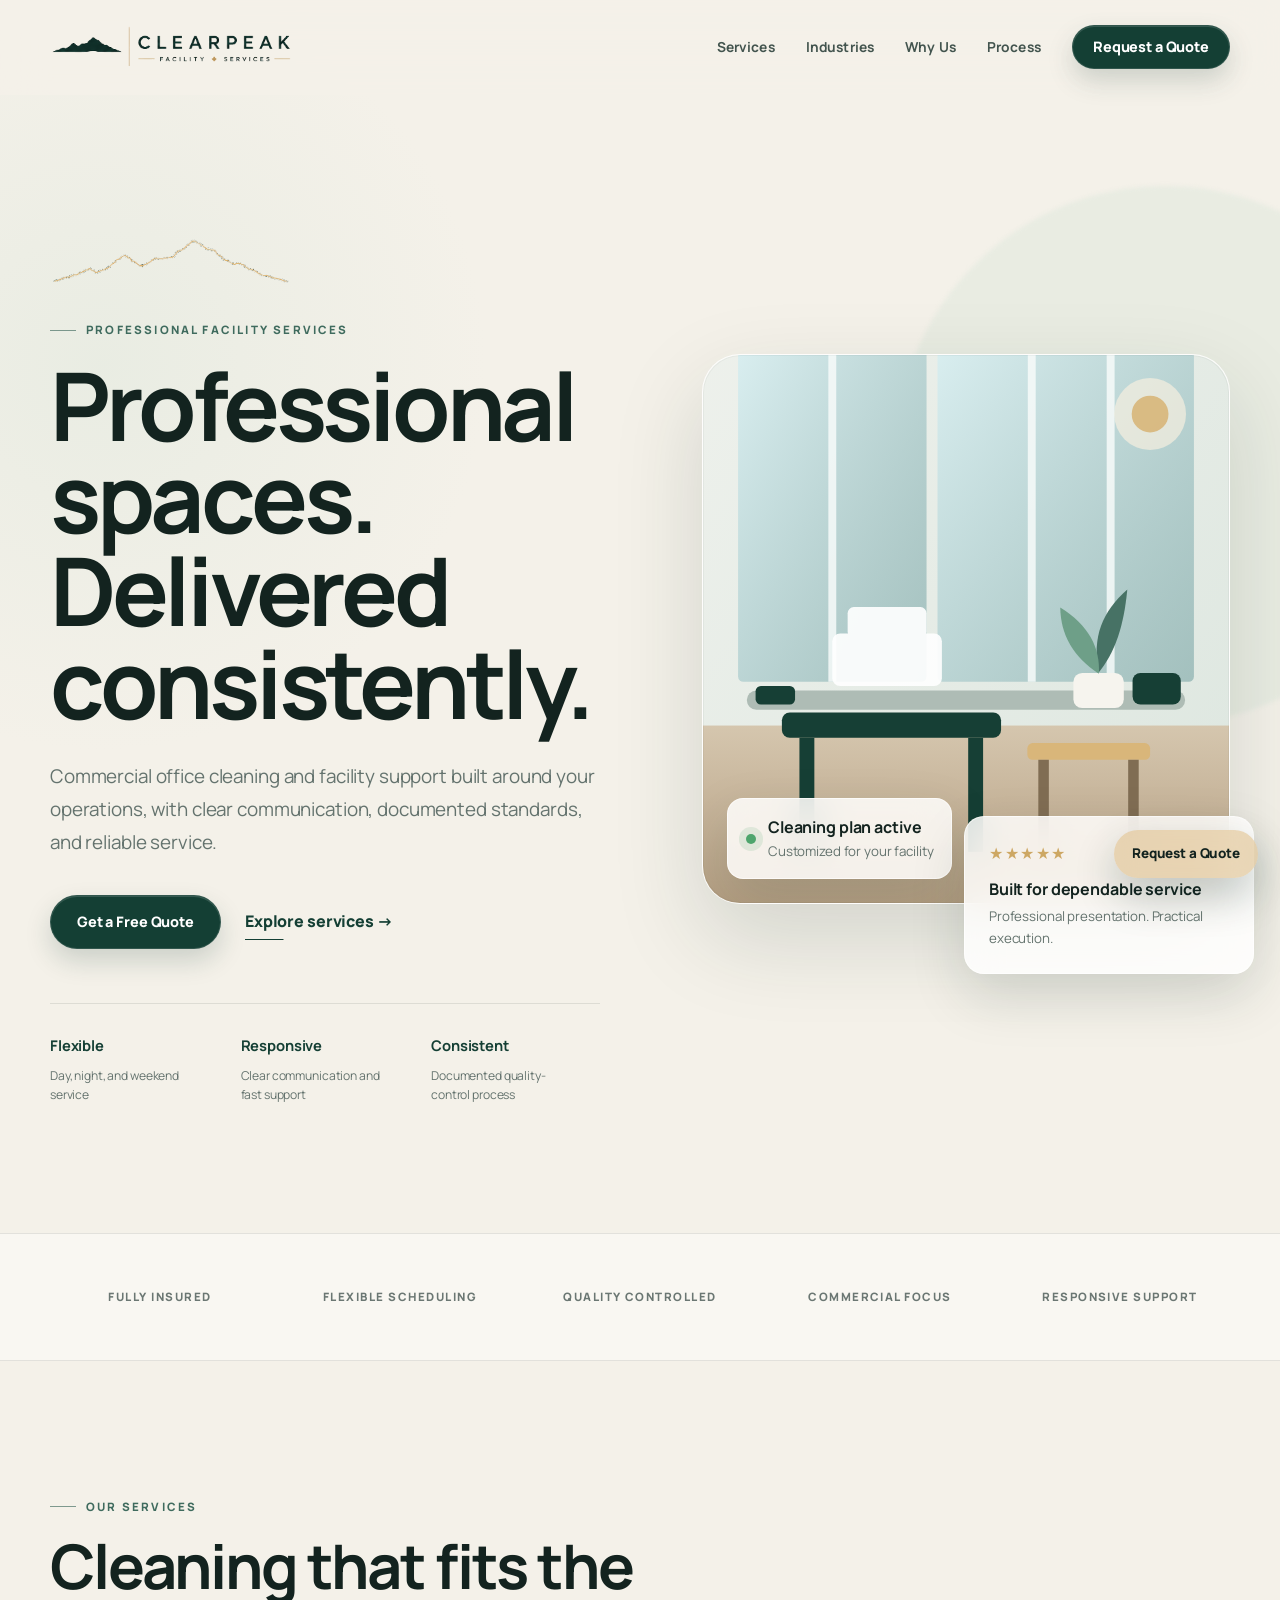
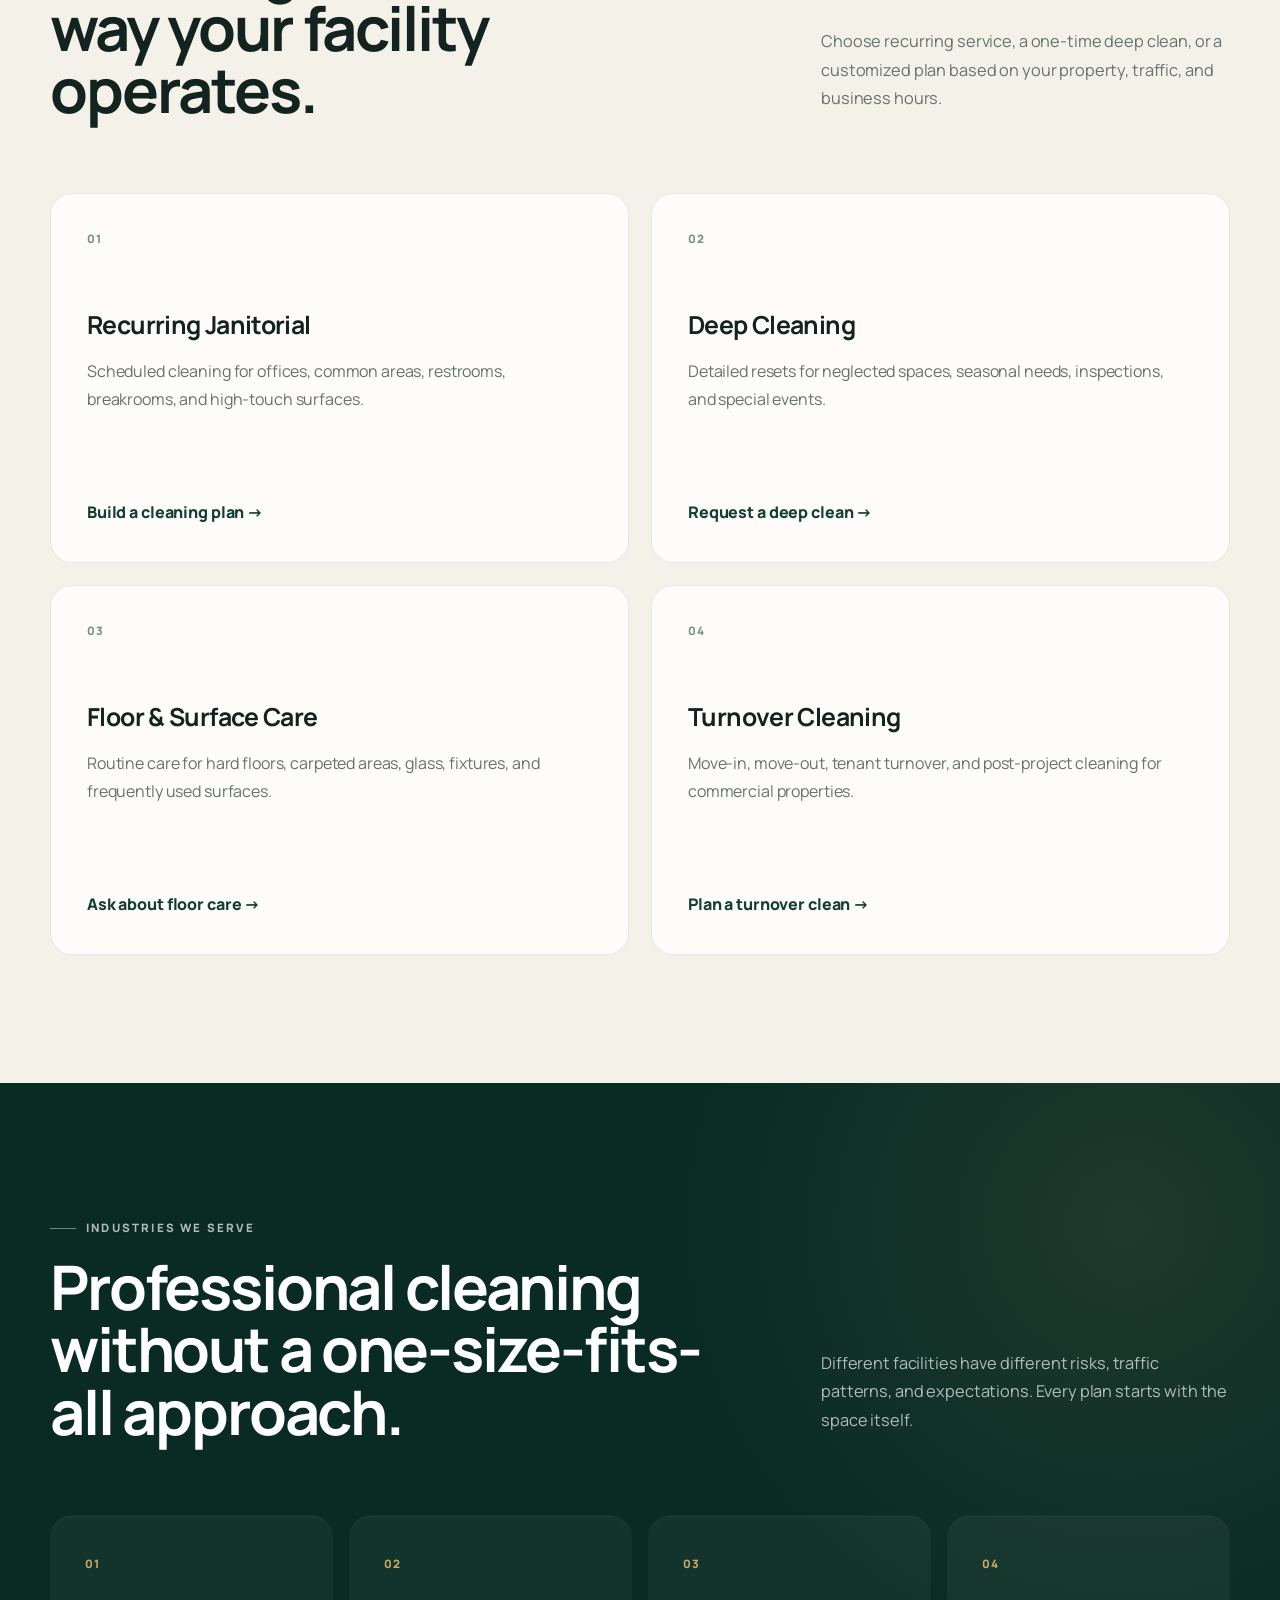
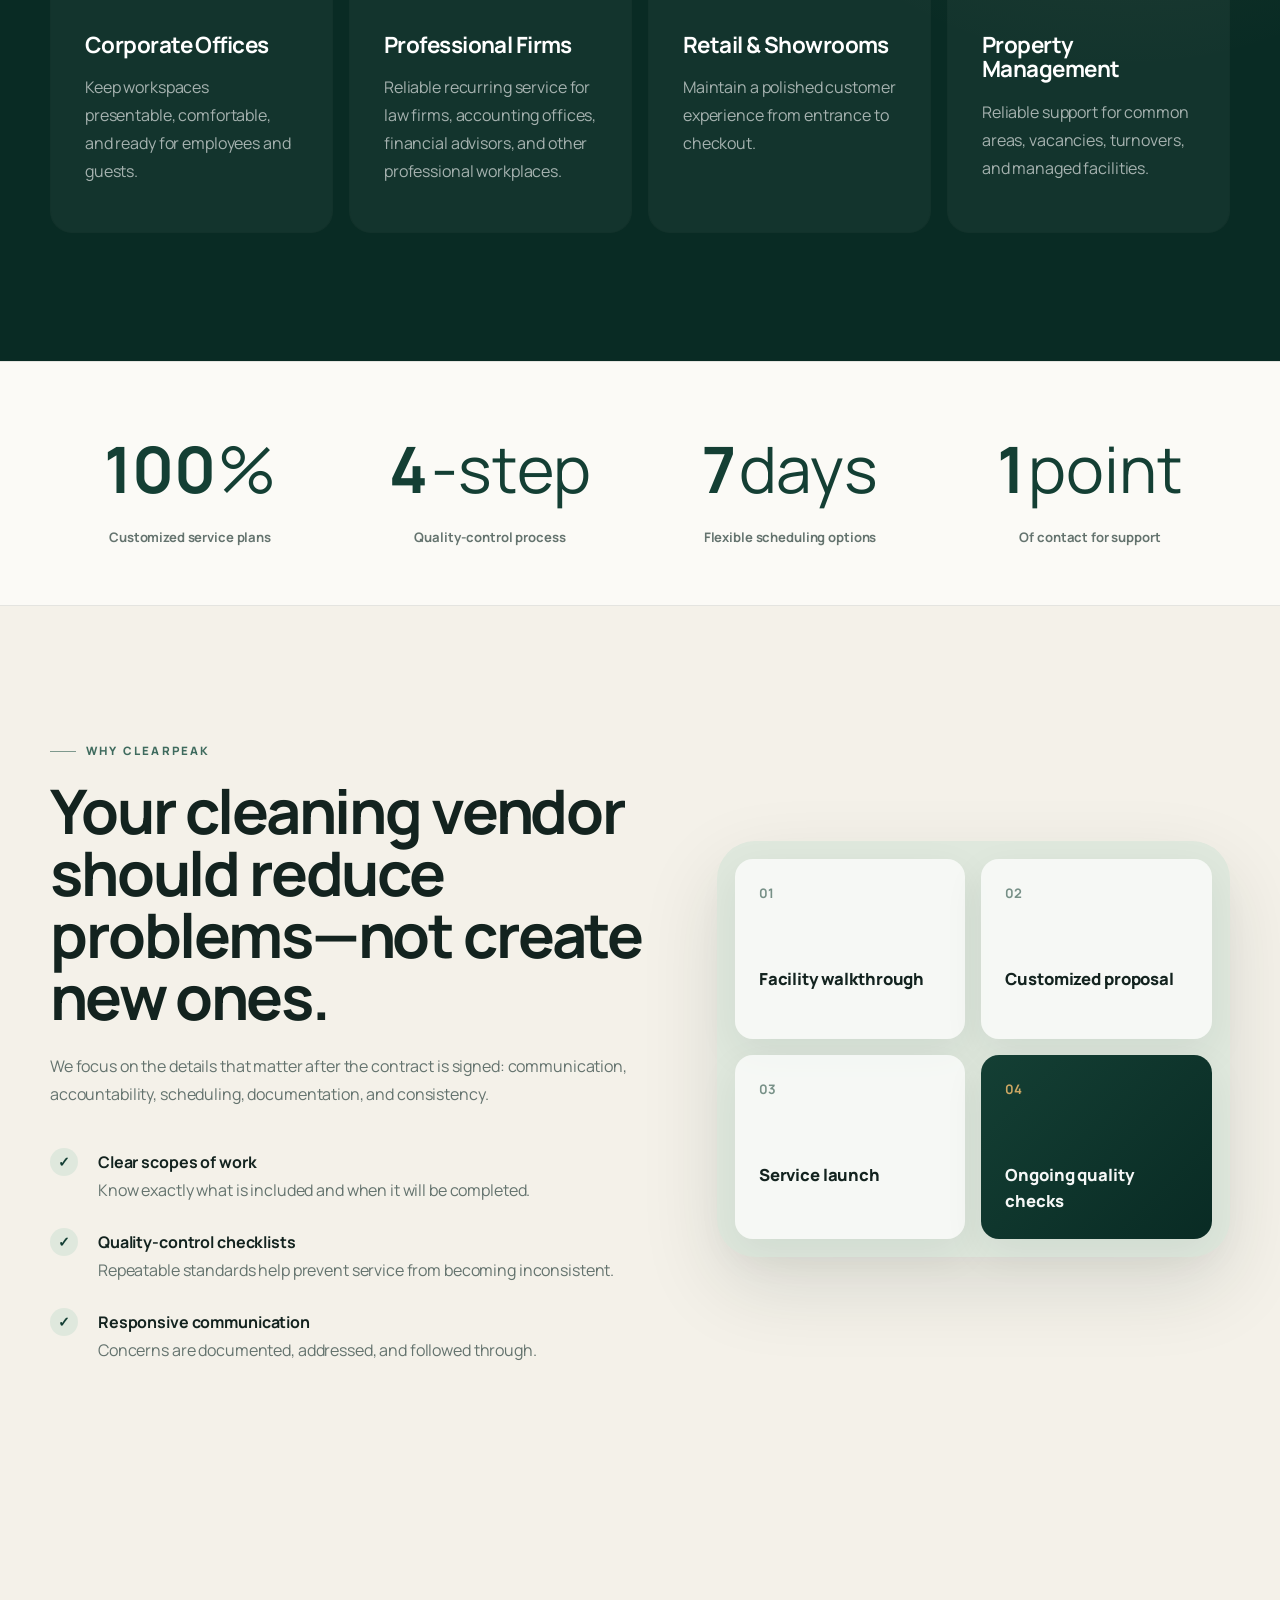
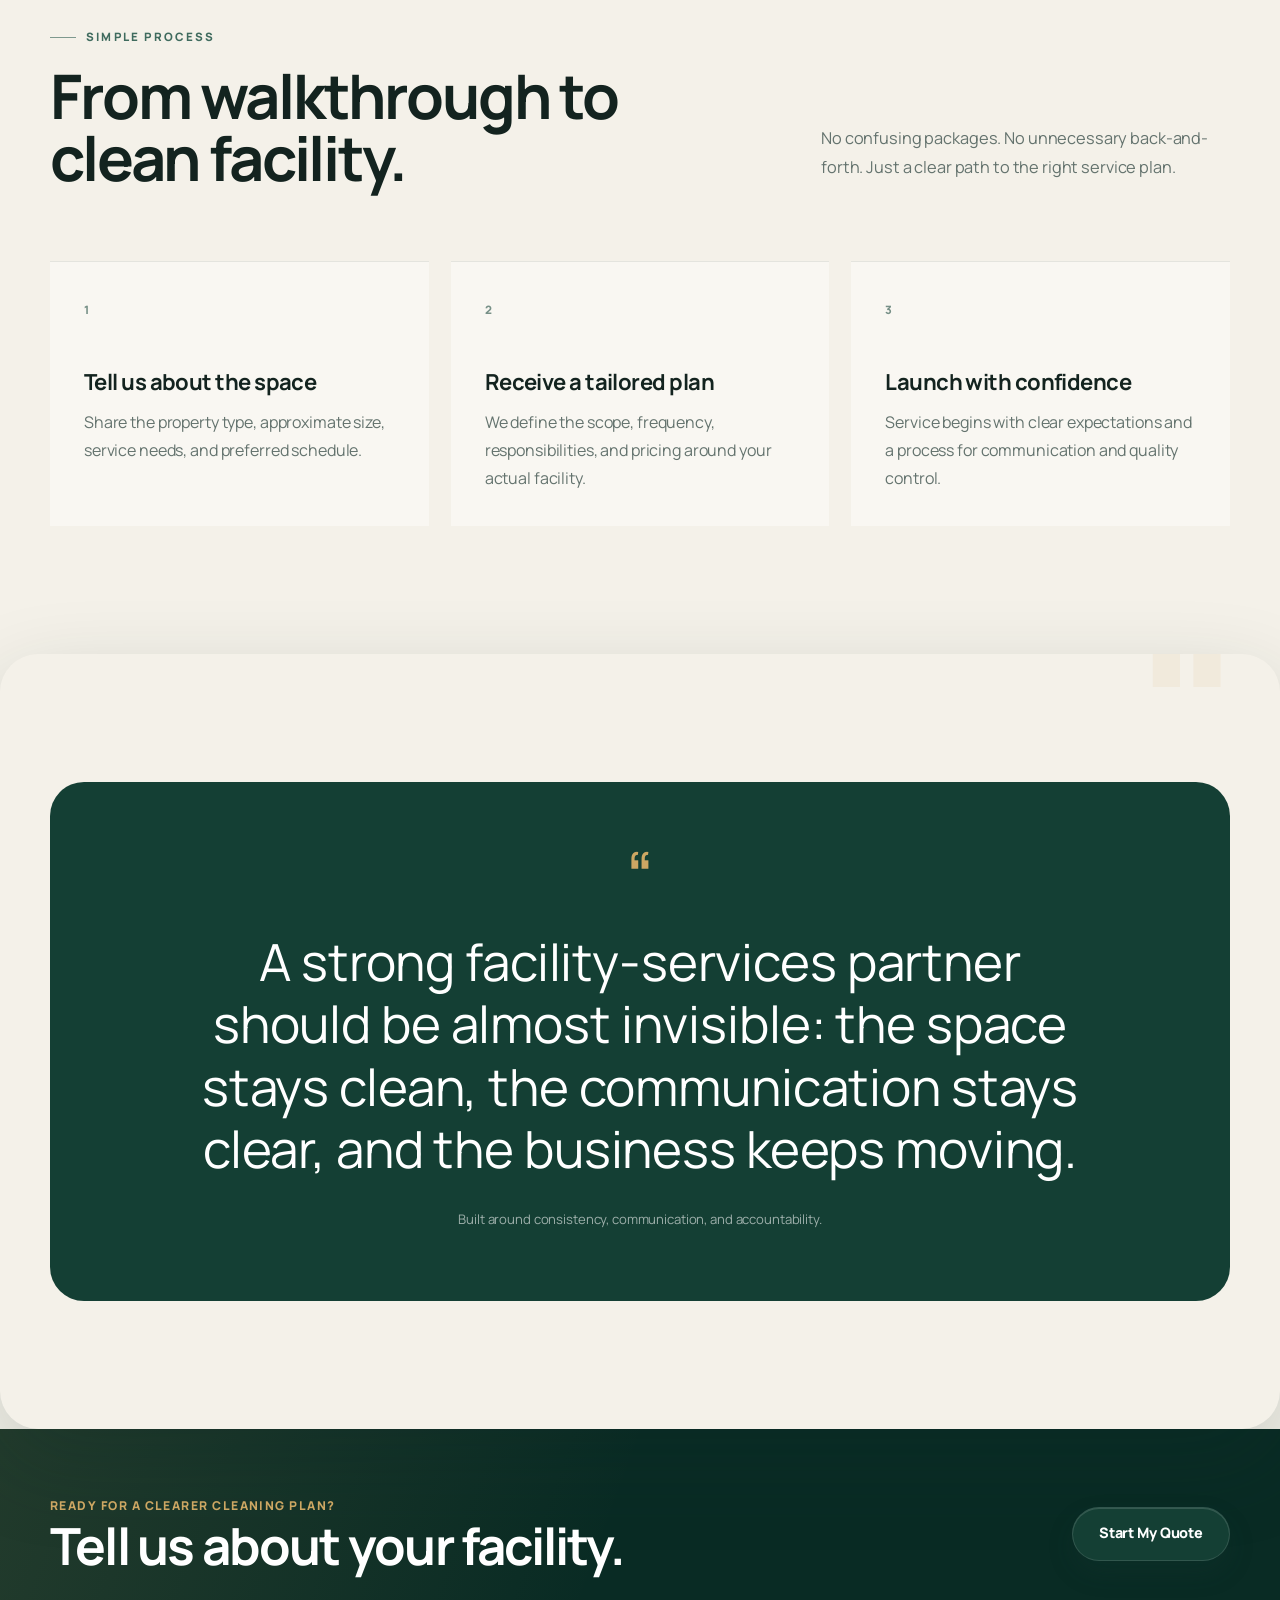
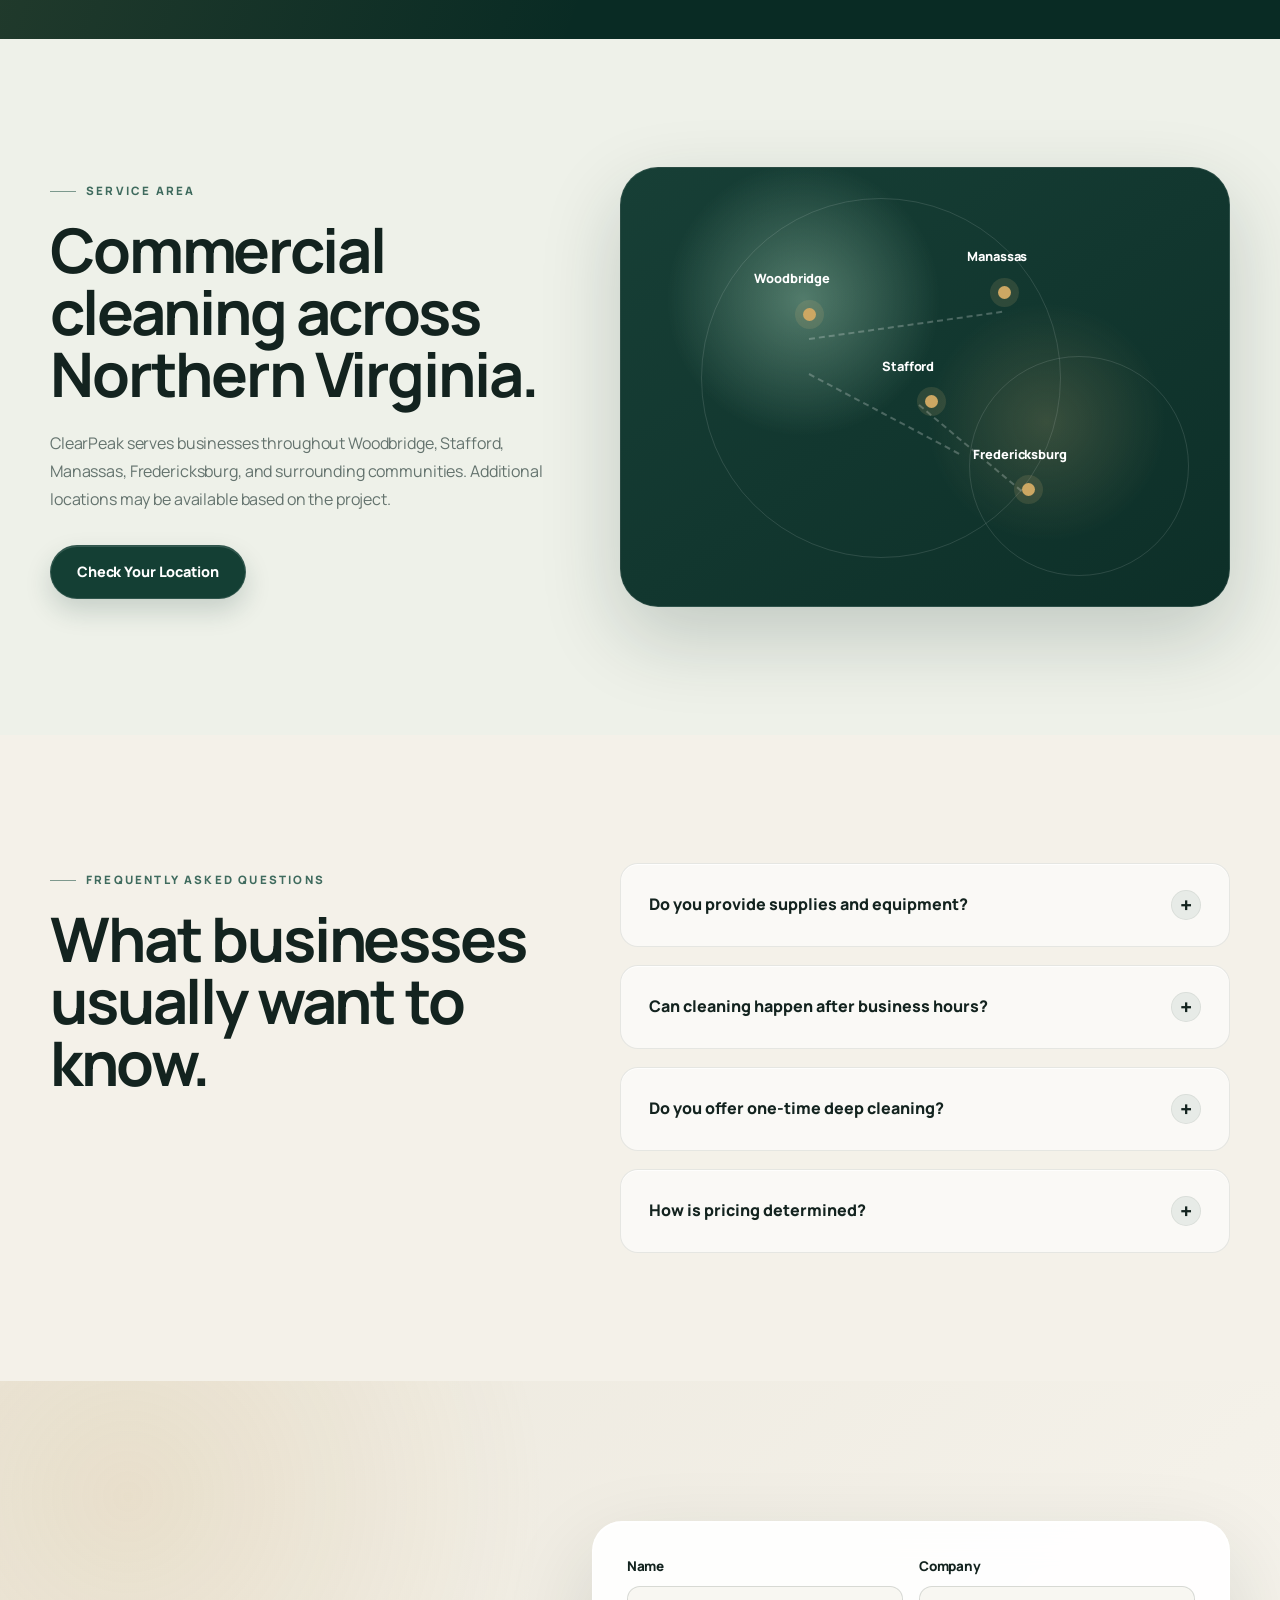
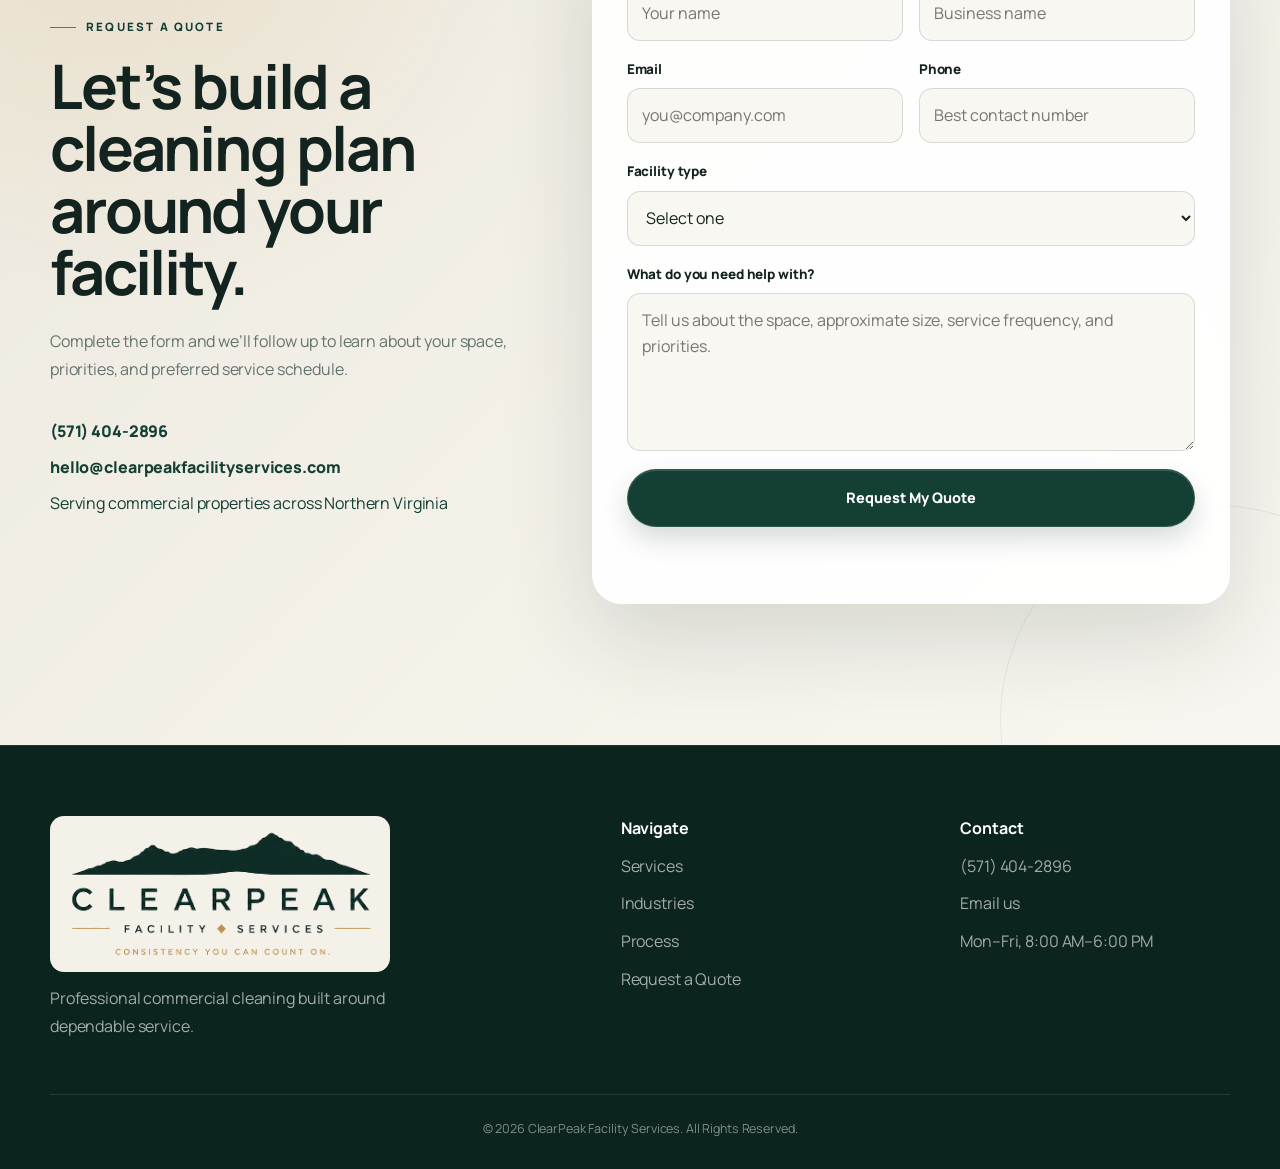
==== commit a4258d1d: "Replace placeholder with logo. standardized Manrope font on website" ====
--- a/index.html
+++ b/index.html
@@ -5,16 +5,13 @@
   <meta name="viewport" content="width=device-width, initial-scale=1.0" />
   <meta
     name="description"
-    content="ClearPeak Facility Services provides dependable commercial cleaning for offices, retail spaces, medical facilities, and more."
+    content="ClearPeak Facility Services provides dependable commercial office cleaning and facility support across Northern Virginia."
   />
   <title>ClearPeak Facility Services</title>
 
   <link rel="preconnect" href="https://fonts.googleapis.com" />
   <link rel="preconnect" href="https://fonts.gstatic.com" crossorigin />
-  <link
-    href="https://fonts.googleapis.com/css2?family=Manrope:wght@400;500;600;700;800&family=Playfair+Display:wght@600;700&display=swap"
-    rel="stylesheet"
-  />
+  <link href="https://fonts.googleapis.com/css2?family=Manrope:wght@400;500;600;700;800&display=swap" rel="stylesheet" />
   <link rel="stylesheet" href="styles.css" />
 </head>
 
@@ -23,11 +20,7 @@
   <header class="site-header" id="top">
     <div class="container site-header__inner">
       <a class="brand" href="#top" aria-label="ClearPeak home">
-        <span class="brand__mark">CP</span>
-        <span class="brand__copy">
-          <strong class="brand__name">ClearPeak</strong>
-          <span class="brand__tagline">Facility Services</span>
-        </span>
+        <img class="brand__logo" src="assets/clearpeak-secondary-approved.png" alt="ClearPeak Facility Services" />
       </a>
 
       <button
@@ -62,12 +55,12 @@
     <section class="hero section">
       <div class="container hero__grid">
         <div class="hero__content reveal">
-          <p class="eyebrow">Commercial cleaning built around your business</p>
-          <h1 class="hero__title">A cleaner facility. A stronger first impression.</h1>
+          <img class="hero__ridgeline" src="assets/clearpeak-signature-ridgeline-approved.png" alt="" aria-hidden="true" />
+          <p class="eyebrow">Professional facility services</p>
+          <h1 class="hero__title">Professional spaces. Delivered consistently.</h1>
 
           <p class="hero__text">
-            Reliable commercial cleaning for businesses that want consistency,
-            healthier spaces, and one less operational problem to manage.
+            Commercial office cleaning and facility support built around your operations, with clear communication, documented standards, and reliable service.
           </p>
 
           <div class="hero__actions">
@@ -125,11 +118,11 @@
 
     <section class="trust-bar" aria-label="Industries served">
       <div class="container trust-bar__grid">
-        <span class="trust-bar__item">Office Buildings</span>
-        <span class="trust-bar__item">Medical Offices</span>
-        <span class="trust-bar__item">Retail Spaces</span>
-        <span class="trust-bar__item">Property Managers</span>
-        <span class="trust-bar__item">Warehouses</span>
+        <span class="trust-bar__item">Fully Insured</span>
+        <span class="trust-bar__item">Flexible Scheduling</span>
+        <span class="trust-bar__item">Quality Controlled</span>
+        <span class="trust-bar__item">Commercial Focus</span>
+        <span class="trust-bar__item">Responsive Support</span>
       </div>
     </section>
 
@@ -220,9 +213,9 @@
 
           <article class="industry-card reveal">
             <span class="industry-card__number">02</span>
-            <h3 class="industry-card__title">Medical Offices</h3>
+            <h3 class="industry-card__title">Professional Firms</h3>
             <p class="industry-card__text">
-              Structured cleaning routines for patient-facing environments and sensitive spaces.
+              Reliable recurring service for law firms, accounting offices, financial advisors, and other professional workplaces.
             </p>
           </article>
 
@@ -540,7 +533,7 @@
           </p>
 
           <div class="contact__details">
-            <a class="contact__detail" href="tel:+15555550184">(555) 555-0184</a>
+            <a class="contact__detail" href="tel:+15714042896">(571) 404-2896</a>
             <a
               class="contact__detail"
               href="mailto:hello@clearpeakfacilityservices.com"
@@ -611,7 +604,7 @@
             <select class="quote-form__input" name="facility" required>
               <option value="">Select one</option>
               <option>Office</option>
-              <option>Medical office</option>
+              <option>Professional office</option>
               <option>Retail space</option>
               <option>Property management</option>
               <option>Warehouse</option>
@@ -644,11 +637,7 @@
     <div class="container site-footer__grid">
       <div class="site-footer__brand-column">
         <a class="brand brand--footer" href="#top">
-          <span class="brand__mark">CP</span>
-          <span class="brand__copy">
-            <strong class="brand__name">ClearPeak</strong>
-            <span class="brand__tagline">Facility Services</span>
-          </span>
+          <img class="brand__logo brand__logo--footer" src="assets/clearpeak-primary-approved.png" alt="ClearPeak Facility Services" />
         </a>
 
         <p class="site-footer__description">
@@ -666,7 +655,7 @@
 
       <div class="site-footer__column">
         <strong class="site-footer__heading">Contact</strong>
-        <a class="site-footer__link" href="tel:+15555550184">(555) 555-0184</a>
+        <a class="site-footer__link" href="tel:+15714042896">(571) 404-2896</a>
         <a
           class="site-footer__link"
           href="mailto:hello@clearpeakfacilityservices.com"
--- a/styles.css
+++ b/styles.css
@@ -9,6 +9,7 @@
   --color-gold: #d9b67a;
   --color-line: rgba(19, 35, 31, 0.12);
   --shadow-soft: 0 22px 60px rgba(20, 44, 37, 0.12);
+  --shadow-card: 0 18px 48px rgba(13, 47, 40, 0.16);
   --radius-large: 30px;
   --radius-medium: 20px;
   --radius-small: 12px;
@@ -89,7 +90,7 @@
 
 h1,
 h2 {
-  font-family: "Playfair Display", serif;
+  font-family: "Manrope", sans-serif;
   font-weight: 700;
 }
 
@@ -412,24 +413,31 @@
 /* TRUST BAR */
 
 .trust-bar {
-  padding: 28px 0;
+  padding: 20px 0;
   border-top: 1px solid var(--color-line);
   border-bottom: 1px solid var(--color-line);
+  background: rgba(255, 255, 255, 0.45);
 }
 
 .trust-bar__grid {
   display: grid;
   grid-template-columns: repeat(5, 1fr);
+  align-items: center;
   gap: 20px;
   text-align: center;
 }
 
 .trust-bar__item {
+  display: flex;
+  align-items: center;
+  justify-content: center;
+  min-height: 22px;
   color: #61706c;
-  font-size: 0.76rem;
+  font-size: 0.74rem;
   font-weight: 800;
-  letter-spacing: 0.08em;
+  letter-spacing: 0.1em;
   text-transform: uppercase;
+  line-height: 1;
 }
 
 /* SERVICES */
@@ -540,7 +548,7 @@
 .stats__number,
 .stats__suffix {
   color: var(--color-forest);
-  font-family: "Playfair Display", serif;
+  font-family: "Manrope", sans-serif;
   font-size: clamp(2.2rem, 5vw, 4rem);
 }
 
@@ -629,8 +637,18 @@
 }
 
 .metric-card--accent {
-  background: var(--color-forest);
+  background: linear-gradient(
+    135deg,
+    var(--color-forest),
+    var(--color-forest-dark)
+  );
   color: var(--color-white);
+  border-color: rgba(255, 255, 255, 0.08);
+  box-shadow: var(--shadow-card);
+}
+
+.metric-card--accent .metric-card__text {
+  color: rgba(255, 255, 255, 0.96);
 }
 
 .metric-card--accent .metric-card__number {
@@ -684,7 +702,7 @@
 
 .testimonial__mark {
   color: var(--color-gold);
-  font-family: Georgia, serif;
+  font-family: "Manrope", sans-serif;
   font-size: 5rem;
   line-height: 0.7;
 }
@@ -692,7 +710,7 @@
 .testimonial__quote {
   max-width: 900px;
   margin: 22px auto 0;
-  font-family: "Playfair Display", serif;
+  font-family: "Manrope", sans-serif;
   font-size: clamp(1.8rem, 4vw, 3.3rem);
   line-height: 1.22;
 }
@@ -1668,4 +1686,959 @@
     animation: none;
   }
 }
-\n\n/* PHASE 2 — SAFE CONVERSION LAYER */\n.button--light { background: var(--color-white); color: var(--color-forest); }\n.button--light:hover { background: var(--color-paper); color: var(--color-forest-dark); }\n.mid-cta { padding: 38px 0; background: var(--color-forest-dark); }\n.mid-cta__inner { display: flex; align-items: center; justify-content: space-between; gap: 30px; }\n.mid-cta__eyebrow { color: var(--color-gold); font-size: .76rem; font-weight: 800; letter-spacing: .12em; text-transform: uppercase; }\n.mid-cta__title { margin-top: 4px; color: var(--color-white); font-size: clamp(2rem, 4vw, 3.3rem); }\n@media (max-width: 700px) { .mid-cta__inner { flex-direction: column; align-items: flex-start; } }\n+/* PHASE 2 — SAFE CONVERSION LAYER */
+
+.button--light {
+  background: var(--color-white);
+  color: var(--color-forest);
+  box-shadow:
+    0 1px 0 rgba(255, 255, 255, 0.9) inset,
+    0 12px 26px rgba(5, 26, 22, 0.2);
+}
+
+.button--light:hover {
+  background: var(--color-paper);
+  color: var(--color-forest-dark);
+}
+
+.mid-cta {
+  padding: 38px 0;
+  background: var(--color-forest-dark);
+}
+
+.mid-cta__inner {
+  display: flex;
+  align-items: center;
+  justify-content: space-between;
+  gap: 30px;
+}
+
+.mid-cta__eyebrow {
+  color: var(--color-gold);
+  font-size: 0.76rem;
+  font-weight: 800;
+  letter-spacing: 0.12em;
+  text-transform: uppercase;
+}
+
+.mid-cta__title {
+  margin-top: 4px;
+  color: var(--color-white);
+  font-size: clamp(2rem, 4vw, 3.3rem);
+}
+
+@media (max-width: 700px) {
+  .mid-cta__inner {
+    flex-direction: column;
+    align-items: flex-start;
+  }
+}
+
+/* =========================================================
+   v1.1 VISUAL POLISH RELEASE
+   Visual-only overrides. No structural or form changes.
+   ========================================================= */
+
+:root {
+  --color-paper: #f4f1e9;
+  --color-paper-deep: #ece8dd;
+  --color-surface: rgba(255, 255, 255, 0.76);
+  --color-surface-solid: #fbfaf6;
+  --color-forest: #143f34;
+  --color-forest-dark: #092b24;
+  --color-gold: #cda763;
+  --color-gold-soft: rgba(205, 167, 99, 0.18);
+  --color-line: rgba(19, 35, 31, 0.1);
+  --shadow-soft: 0 24px 70px rgba(20, 44, 37, 0.1);
+  --shadow-card: 0 14px 40px rgba(20, 44, 37, 0.07);
+  --shadow-card-hover: 0 24px 58px rgba(20, 44, 37, 0.13);
+  --radius-large: 34px;
+  --radius-medium: 22px;
+  --radius-small: 13px;
+}
+
+::selection {
+  background: var(--color-gold);
+  color: var(--color-forest-dark);
+}
+
+.page {
+  background:
+    radial-gradient(circle at 8% 4%, rgba(223, 232, 221, 0.52), transparent 24rem),
+    var(--color-paper);
+  font-size: 16px;
+  letter-spacing: -0.008em;
+}
+
+.container {
+  width: min(calc(100% - 48px), var(--container-width));
+}
+
+.section {
+  padding: clamp(92px, 10vw, 132px) 0;
+}
+
+.eyebrow {
+  display: inline-flex;
+  align-items: center;
+  gap: 10px;
+  margin-bottom: 18px;
+  color: #3f6b5e;
+  font-size: 0.72rem;
+  letter-spacing: 0.19em;
+}
+
+.eyebrow::before {
+  content: "";
+  width: 26px;
+  height: 1px;
+  background: currentColor;
+  opacity: 0.65;
+}
+
+h1 {
+  font-size: clamp(3.55rem, 7.4vw, 6.65rem);
+  line-height: 0.98;
+  letter-spacing: -0.058em;
+}
+
+h2 {
+  font-size: clamp(2.6rem, 4.8vw, 4.45rem);
+  line-height: 1.01;
+  letter-spacing: -0.048em;
+}
+
+h3 {
+  letter-spacing: -0.025em;
+}
+
+p {
+  line-height: 1.75;
+}
+
+.button {
+  position: relative;
+  display: inline-flex;
+  min-height: 54px;
+  align-items: center;
+  justify-content: center;
+  overflow: hidden;
+  padding: 14px 26px;
+  border: 1px solid rgba(255, 255, 255, 0.12);
+  border-radius: 999px;
+  background: var(--color-forest);
+  color: var(--color-white);
+  box-shadow:
+    0 1px 0 rgba(255, 255, 255, 0.14) inset,
+    0 12px 26px rgba(22, 63, 53, 0.18);
+  font-size: 0.9rem;
+  font-weight: 800;
+  line-height: 1;
+  text-decoration: none;
+  cursor: pointer;
+  transition:
+    transform 220ms cubic-bezier(0.22, 1, 0.36, 1),
+    background-color 220ms ease,
+    box-shadow 220ms ease;
+}
+
+.button::after {
+  content: "";
+  position: absolute;
+  inset: 0;
+  background: linear-gradient(
+    110deg,
+    transparent 24%,
+    rgba(255, 255, 255, 0.22) 46%,
+    transparent 68%
+  );
+  transform: translateX(-130%);
+}
+
+.button:hover {
+  background: var(--color-forest-dark);
+  color: var(--color-white);
+  transform: translateY(-3px);
+  box-shadow:
+    0 1px 0 rgba(255, 255, 255, 0.16) inset,
+    0 18px 36px rgba(22, 63, 53, 0.24);
+}
+
+.button:hover::after {
+  transform: translateX(130%);
+  transition: transform 650ms ease;
+}
+
+.button:active {
+  transform: translateY(-1px);
+  box-shadow:
+    0 1px 0 rgba(255, 255, 255, 0.12) inset,
+    0 8px 18px rgba(22, 63, 53, 0.18);
+}
+
+.button:focus-visible {
+  outline: 3px solid rgba(205, 167, 99, 0.85);
+  outline-offset: 4px;
+}
+
+.button--small {
+  min-height: 44px;
+  padding-inline: 20px;
+}
+
+.text-link {
+  position: relative;
+  color: var(--color-forest);
+}
+
+.text-link::after {
+  content: "";
+  position: absolute;
+  right: 0;
+  bottom: -5px;
+  left: 0;
+  height: 1px;
+  background: currentColor;
+  transform: scaleX(0.26);
+  transform-origin: left;
+  transition: transform 240ms ease;
+}
+
+.text-link:hover::after {
+  transform: scaleX(1);
+}
+
+.section-heading {
+  gap: clamp(44px, 7vw, 90px);
+  margin-bottom: clamp(48px, 6vw, 72px);
+}
+
+.section-heading__text {
+  padding-bottom: 8px;
+  font-size: 1.02rem;
+}
+
+/* Header */
+
+.site-header {
+  background: rgba(244, 241, 233, 0.82);
+  backdrop-filter: blur(22px) saturate(140%);
+}
+
+.site-header--scrolled {
+  background: rgba(250, 248, 242, 0.9);
+  box-shadow: 0 12px 38px rgba(20, 44, 37, 0.07);
+}
+
+.site-header__inner {
+  min-height: 88px;
+}
+
+.site-header__nav {
+  gap: 31px;
+}
+
+.site-header__link {
+  font-size: 0.86rem;
+  letter-spacing: 0.01em;
+}
+
+.brand__mark {
+  border-radius: 15px;
+  background:
+    linear-gradient(145deg, #1c5345, var(--color-forest-dark));
+  box-shadow:
+    0 10px 22px rgba(13, 47, 40, 0.18),
+    0 1px 0 rgba(255, 255, 255, 0.16) inset;
+}
+
+.brand__name {
+  letter-spacing: -0.02em;
+}
+
+/* Hero */
+
+.hero {
+  position: relative;
+  overflow: clip;
+  padding-top: clamp(88px, 10vw, 138px);
+}
+
+.hero::before {
+  content: "";
+  position: absolute;
+  top: 8%;
+  right: -12%;
+  width: min(42vw, 640px);
+  aspect-ratio: 1;
+  border-radius: 50%;
+  background: rgba(223, 232, 221, 0.52);
+  filter: blur(2px);
+  pointer-events: none;
+}
+
+.hero__grid {
+  position: relative;
+  z-index: 1;
+  gap: clamp(54px, 8vw, 108px);
+}
+
+.hero__content {
+  padding-top: 10px;
+}
+
+.hero__text {
+  max-width: 650px;
+  margin-top: 30px;
+  font-size: clamp(1.02rem, 1.5vw, 1.18rem);
+}
+
+.hero__actions {
+  margin-top: 36px;
+}
+
+.hero__proof {
+  margin-top: 54px;
+  padding-top: 30px;
+  border-top: 1px solid var(--color-line);
+}
+
+.hero__proof-item {
+  padding-right: 20px;
+}
+
+.hero__proof-title {
+  color: var(--color-forest);
+  font-size: 0.92rem;
+}
+
+.hero__proof-text {
+  margin-top: 6px;
+  line-height: 1.55;
+}
+
+.hero__image-frame {
+  overflow: hidden;
+  border: 1px solid rgba(255, 255, 255, 0.72);
+  border-radius: 38px;
+  background: var(--color-surface-solid);
+  box-shadow:
+    0 34px 90px rgba(20, 44, 37, 0.15),
+    0 1px 0 rgba(255, 255, 255, 0.9) inset;
+}
+
+.hero__image-frame::after {
+  content: "";
+  position: absolute;
+  inset: 0;
+  border-radius: inherit;
+  box-shadow: 0 0 0 1px rgba(19, 35, 31, 0.04) inset;
+  pointer-events: none;
+}
+
+.hero__status,
+.hero__rating {
+  border: 1px solid rgba(255, 255, 255, 0.66);
+  background: rgba(255, 255, 255, 0.84);
+  backdrop-filter: blur(18px) saturate(145%);
+  box-shadow: 0 22px 54px rgba(20, 44, 37, 0.15);
+}
+
+.hero__rating-stars {
+  color: var(--color-gold);
+  letter-spacing: 0.1em;
+}
+
+/* Trust bar */
+
+.trust-bar {
+  border-block: 1px solid var(--color-line);
+  background: rgba(255, 255, 255, 0.38);
+}
+
+.trust-bar__grid {
+  min-height: 86px;
+}
+
+.trust-bar__item {
+  color: #6b7773;
+  font-size: 0.72rem;
+  font-weight: 800;
+  letter-spacing: 0.13em;
+  text-transform: uppercase;
+}
+
+/* Cards */
+
+.service-card,
+.industry-card,
+.process-step,
+.metric-card,
+.faq__item {
+  border-color: rgba(19, 35, 31, 0.09);
+}
+
+.service-card {
+  position: relative;
+  display: flex;
+  flex-direction: column;
+  overflow: hidden;
+  min-height: 370px;
+  padding: 36px;
+  background: var(--color-surface);
+  box-shadow: 0 1px 0 rgba(255, 255, 255, 0.8) inset;
+  backdrop-filter: blur(10px);
+  transition:
+    transform 280ms cubic-bezier(0.22, 1, 0.36, 1),
+    border-color 280ms ease,
+    box-shadow 280ms ease;
+}
+
+.service-card::before {
+  content: "";
+  position: absolute;
+  top: 0;
+  right: 0;
+  left: 0;
+  height: 3px;
+  background: linear-gradient(90deg, var(--color-gold), transparent 72%);
+  transform: scaleX(0);
+  transform-origin: left;
+  transition: transform 280ms ease;
+}
+
+.service-card:hover {
+  transform: translateY(-8px);
+  border-color: rgba(205, 167, 99, 0.4);
+  box-shadow: var(--shadow-card-hover);
+}
+
+.service-card:hover::before {
+  transform: scaleX(1);
+}
+
+.service-card__number,
+.industry-card__number,
+.process-step__number {
+  font-size: 0.72rem;
+  letter-spacing: 0.13em;
+}
+
+.service-card__title {
+  margin-top: 64px;
+  font-size: 1.55rem;
+}
+
+.service-card__text {
+  margin-top: 18px;
+}
+
+.service-card__link {
+  display: inline-flex;
+  align-items: center;
+  align-self: flex-start;
+  gap: 8px;
+  margin-top: auto;
+  padding-top: 28px;
+  color: var(--color-forest);
+  font-weight: 800;
+  transition:
+    color 180ms ease,
+    transform 180ms ease;
+}
+
+.service-card__link:hover {
+  color: var(--color-forest-dark);
+  transform: translateX(4px);
+}
+
+.industries {
+  position: relative;
+  background:
+    radial-gradient(circle at 88% 16%, rgba(217, 182, 122, 0.1), transparent 28rem),
+    var(--color-forest-dark);
+}
+
+.industry-card {
+  min-height: 318px;
+  padding: 34px;
+  background: rgba(255, 255, 255, 0.045);
+  box-shadow: 0 1px 0 rgba(255, 255, 255, 0.04) inset;
+}
+
+.industry-card:hover {
+  background: rgba(255, 255, 255, 0.075);
+  border-color: rgba(217, 182, 122, 0.28);
+  transform: translateY(-5px);
+}
+
+.industry-card__title {
+  margin-top: 58px;
+  font-size: 1.4rem;
+}
+
+/* Stats and why-us */
+
+.stats {
+  padding: 42px 0;
+  background: var(--color-surface-solid);
+  border-block: 1px solid var(--color-line);
+}
+
+.stats__item {
+  padding-block: 14px;
+}
+
+.stats__value {
+  color: var(--color-forest);
+}
+
+.stats__number,
+.stats__suffix {
+  font-family: "Manrope", sans-serif;
+}
+
+.why-us__panel {
+  border-radius: 38px;
+  box-shadow: 0 30px 80px rgba(20, 44, 37, 0.12);
+}
+
+.metric-card:not(.metric-card--accent) {
+  background: rgba(255, 255, 255, 0.72);
+  box-shadow: var(--shadow-card);
+}
+
+.metric-card:hover {
+  box-shadow: var(--shadow-card-hover);
+}
+
+/* Process */
+
+.process-step {
+  padding: 34px;
+  background: rgba(255, 255, 255, 0.38);
+}
+
+.process-step:hover {
+  background: rgba(255, 255, 255, 0.7);
+  box-shadow: var(--shadow-card);
+}
+
+.process-step__title {
+  margin-top: 48px;
+  font-size: 1.38rem;
+}
+
+/* Testimonial */
+
+.testimonial {
+  position: relative;
+  overflow: hidden;
+  border-radius: 38px;
+  box-shadow: 0 34px 90px rgba(13, 47, 40, 0.2);
+}
+
+.testimonial::after {
+  content: "“";
+  position: absolute;
+  top: -84px;
+  right: 34px;
+  color: rgba(217, 182, 122, 0.12);
+  font-family: "Manrope", sans-serif;
+  font-size: 20rem;
+  line-height: 1;
+  pointer-events: none;
+}
+
+/* Mid CTA and map */
+
+.mid-cta {
+  padding: 42px 0;
+  background:
+    linear-gradient(110deg, rgba(205, 167, 99, 0.13), transparent 48%),
+    var(--color-forest-dark);
+}
+
+.mid-cta__inner {
+  min-height: 126px;
+}
+
+.service-area__map {
+  border: 1px solid rgba(255, 255, 255, 0.1);
+  border-radius: 38px;
+  box-shadow: 0 30px 80px rgba(13, 47, 40, 0.2);
+}
+
+/* FAQ */
+
+.faq__item {
+  overflow: hidden;
+  background: rgba(255, 255, 255, 0.58);
+  box-shadow: 0 1px 0 rgba(255, 255, 255, 0.75) inset;
+}
+
+.faq__item--open {
+  border-color: rgba(205, 167, 99, 0.42);
+  background: rgba(255, 255, 255, 0.82);
+  box-shadow: var(--shadow-card);
+}
+
+.faq__question {
+  padding-block: 26px;
+}
+
+.faq__icon {
+  box-shadow: 0 0 0 1px rgba(19, 35, 31, 0.06) inset;
+}
+
+/* Contact — refined light conversion section */
+
+.contact {
+  position: relative;
+  overflow: hidden;
+  padding-block: clamp(96px, 11vw, 144px);
+  background:
+    radial-gradient(
+      circle at 10% 12%,
+      rgba(205, 167, 99, 0.16),
+      transparent 26rem
+    ),
+    linear-gradient(
+      135deg,
+      var(--color-paper-deep),
+      var(--color-paper) 58%,
+      #f8f6f0
+    );
+  color: var(--color-ink);
+}
+
+.contact::before {
+  content: "";
+  position: absolute;
+  right: -150px;
+  bottom: -190px;
+  width: 430px;
+  height: 430px;
+  border: 1px solid rgba(22, 63, 53, 0.08);
+  border-radius: 50%;
+  pointer-events: none;
+}
+
+.contact__grid {
+  position: relative;
+  z-index: 1;
+  align-items: center;
+}
+
+.contact .eyebrow {
+  color: var(--color-forest);
+}
+
+.contact__title {
+  color: var(--color-ink);
+}
+
+.contact__text,
+.contact__detail--muted {
+  color: var(--color-muted);
+}
+
+.contact__detail {
+  color: var(--color-forest);
+  transition:
+    color 180ms ease,
+    transform 180ms ease;
+}
+
+a.contact__detail:hover {
+  color: var(--color-forest-dark);
+  transform: translateX(4px);
+}
+
+.quote-form {
+  position: relative;
+  border: 1px solid rgba(255, 255, 255, 0.88);
+  border-radius: 30px;
+  background: rgba(255, 255, 255, 0.92);
+  box-shadow:
+    0 34px 90px rgba(20, 44, 37, 0.14),
+    0 1px 0 rgba(255, 255, 255, 0.95) inset;
+  backdrop-filter: blur(18px);
+}
+
+.quote-form__input {
+  min-height: 55px;
+  border-radius: 13px;
+  background: #f8f7f2;
+  transition:
+    border-color 180ms ease,
+    background 180ms ease,
+    box-shadow 180ms ease;
+}
+
+.quote-form__input:hover {
+  background: #fff;
+}
+
+.quote-form__input:focus {
+  background: #fff;
+  border-color: rgba(22, 63, 53, 0.5);
+  box-shadow: 0 0 0 4px rgba(22, 63, 53, 0.09);
+  outline: 0;
+}
+
+.quote-form__button {
+  min-height: 58px;
+}
+
+/* Footer */
+
+.site-footer {
+  border-top: 1px solid rgba(255, 255, 255, 0.08);
+}
+
+.floating-quote {
+  right: 22px;
+  bottom: 22px;
+  box-shadow: 0 18px 42px rgba(13, 47, 40, 0.24);
+}
+
+/* Motion refinement */
+
+.page--js .reveal {
+  transform: translateY(22px);
+  transition:
+    opacity 700ms ease,
+    transform 700ms cubic-bezier(0.22, 1, 0.36, 1);
+}
+
+.page--js .reveal--visible {
+  transform: translateY(0);
+}
+
+@media (max-width: 980px) {
+  .container {
+    width: min(calc(100% - 40px), var(--container-width));
+  }
+
+  .site-header__nav {
+    top: calc(100% + 10px);
+    right: 20px;
+    left: 20px;
+    border: 1px solid rgba(19, 35, 31, 0.1);
+    border-radius: 22px;
+    background: rgba(250, 248, 242, 0.97);
+    box-shadow: 0 24px 64px rgba(20, 44, 37, 0.16);
+    backdrop-filter: blur(22px);
+  }
+
+  .site-header__link {
+    width: 100%;
+    padding: 12px 14px;
+    border-radius: 10px;
+  }
+
+  .site-header__cta {
+    width: 100%;
+    margin-top: 6px;
+  }
+
+  .service-card {
+    min-height: 330px;
+  }
+}
+
+@media (max-width: 700px) {
+  .container {
+    width: min(calc(100% - 30px), var(--container-width));
+  }
+
+  .section {
+    padding: 84px 0;
+  }
+
+  h1 {
+    font-size: clamp(3.05rem, 16vw, 4.65rem);
+  }
+
+  h2 {
+    font-size: clamp(2.25rem, 11vw, 3.3rem);
+  }
+
+  .hero {
+    padding-top: 72px;
+  }
+
+  .hero__proof {
+    gap: 24px;
+  }
+
+  .hero__image-frame,
+  .why-us__panel,
+  .testimonial,
+  .service-area__map {
+    border-radius: 26px;
+  }
+
+  .service-card,
+  .industry-card,
+  .process-step {
+    padding: 28px;
+  }
+
+  .service-card__title,
+  .industry-card__title,
+  .process-step__title {
+    margin-top: 42px;
+  }
+
+  .trust-bar__grid {
+    padding-block: 22px;
+  }
+
+  .floating-quote {
+    right: 14px;
+    bottom: 14px;
+  }
+}
+
+@media (hover: none) {
+  .service-card:hover,
+  .industry-card:hover,
+  .process-step:hover,
+  .metric-card:hover,
+  .button:hover {
+    transform: none;
+  }
+}
+
+@media (prefers-reduced-motion: reduce) {
+  .page--js .reveal,
+  .button,
+  .service-card,
+  .industry-card,
+  .process-step,
+  .metric-card {
+    transition-duration: 0.01ms;
+  }
+}
+
+
+/* Contact responsive refinement */
+
+@media (max-width: 980px) {
+  .contact__grid {
+    gap: 52px;
+  }
+
+  .contact__content {
+    max-width: 720px;
+  }
+}
+
+@media (max-width: 700px) {
+  .contact {
+    padding-block: 82px;
+  }
+
+  .contact__grid {
+    gap: 38px;
+  }
+
+  .quote-form {
+    border-radius: 24px;
+  }
+}
+
+
+/* =========================================================
+   CLEARPEAK BRAND SYSTEM V2
+   Exact supplied Shenandoah ridgeline + unified Manrope system
+   ========================================================= */
+
+.brand {
+  flex: 0 0 auto;
+}
+
+.brand__logo {
+  width: clamp(215px, 19vw, 292px);
+  height: auto;
+}
+
+.brand__logo--footer {
+  width: min(340px, 100%);
+}
+
+.site-header__inner {
+  min-height: 94px;
+}
+
+.hero__ridgeline {
+  width: min(390px, 78%);
+  height: 58px;
+  margin-bottom: 22px;
+  object-fit: contain;
+  object-position: left center;
+}
+
+h1,
+h2,
+h3,
+.testimonial__quote,
+.stats__number,
+.stats__suffix {
+  font-family: "Manrope", sans-serif;
+}
+
+h1,
+h2 {
+  font-weight: 700;
+}
+
+h1 {
+  letter-spacing: -0.045em;
+}
+
+h2 {
+  letter-spacing: -0.035em;
+}
+
+.site-footer__brand-column {
+  max-width: 390px;
+}
+
+@media (max-width: 980px) {
+  .brand__logo {
+    width: 220px;
+  }
+}
+
+@media (max-width: 700px) {
+  .site-header__inner {
+    min-height: 82px;
+  }
+
+  .brand__logo {
+    width: 184px;
+  }
+
+  .hero__ridgeline {
+    width: 82%;
+    height: 44px;
+    margin-bottom: 18px;
+  }
+}
+
+/* Approved logo board assets: exact raster crops, no reconstructed mountain paths */
+.brand__logo {
+  object-fit: contain;
+  display: block;
+}
+.brand__logo--footer {
+  padding: 10px 14px;
+  border-radius: 14px;
+  background: var(--color-paper);
+}
+.hero__ridgeline {
+  object-fit: contain;
+}
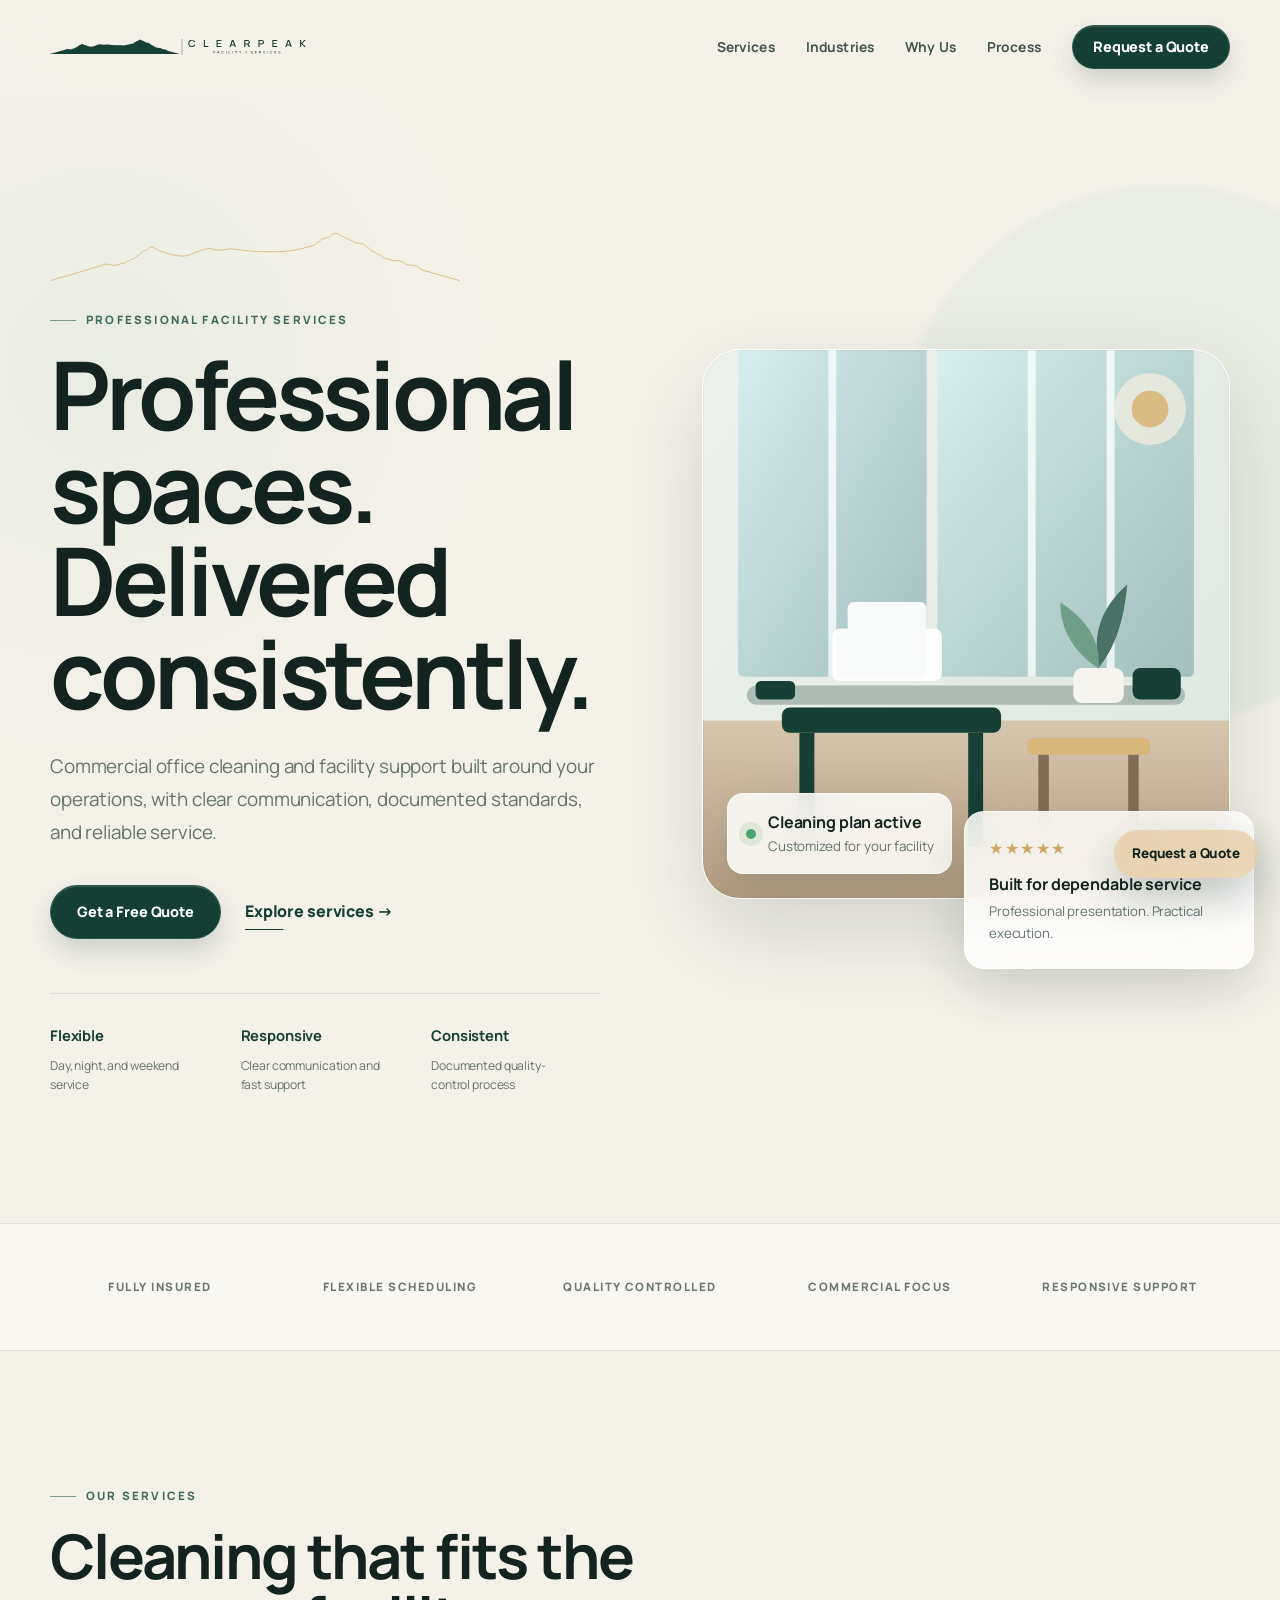
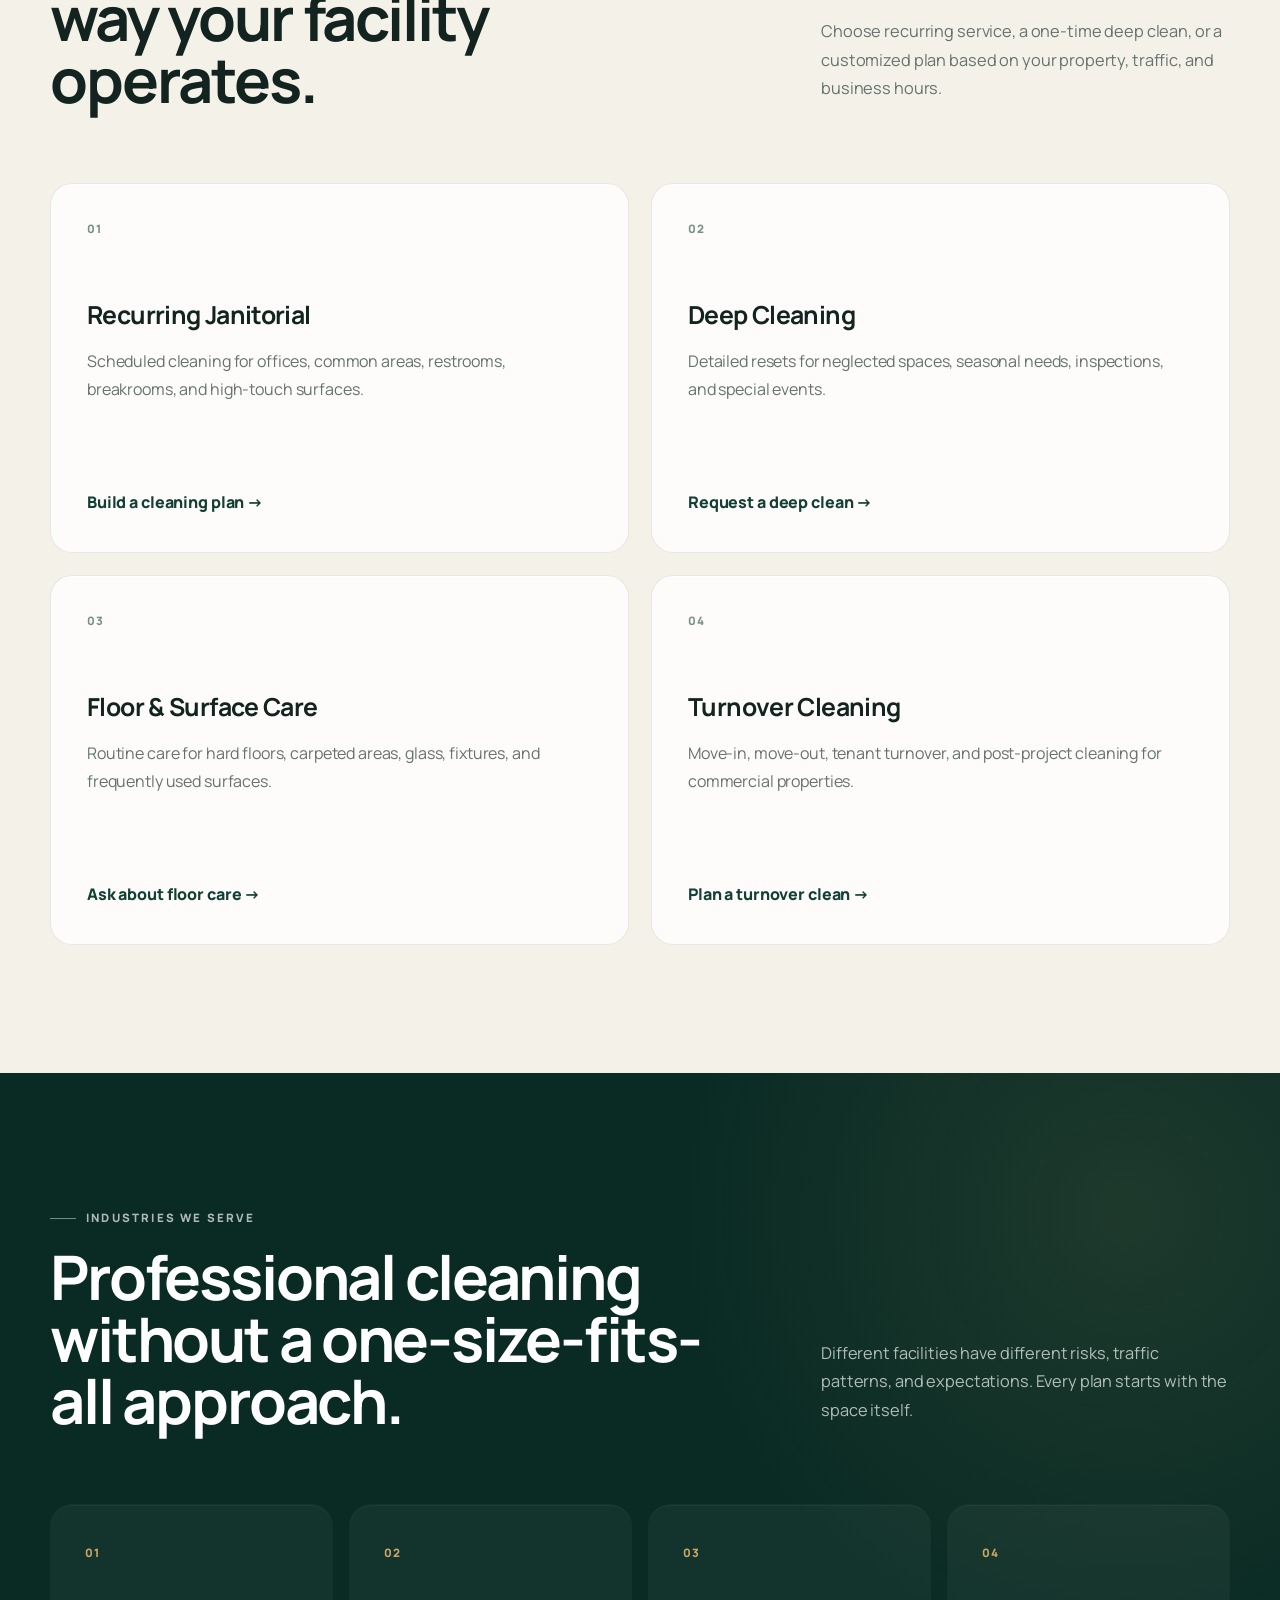
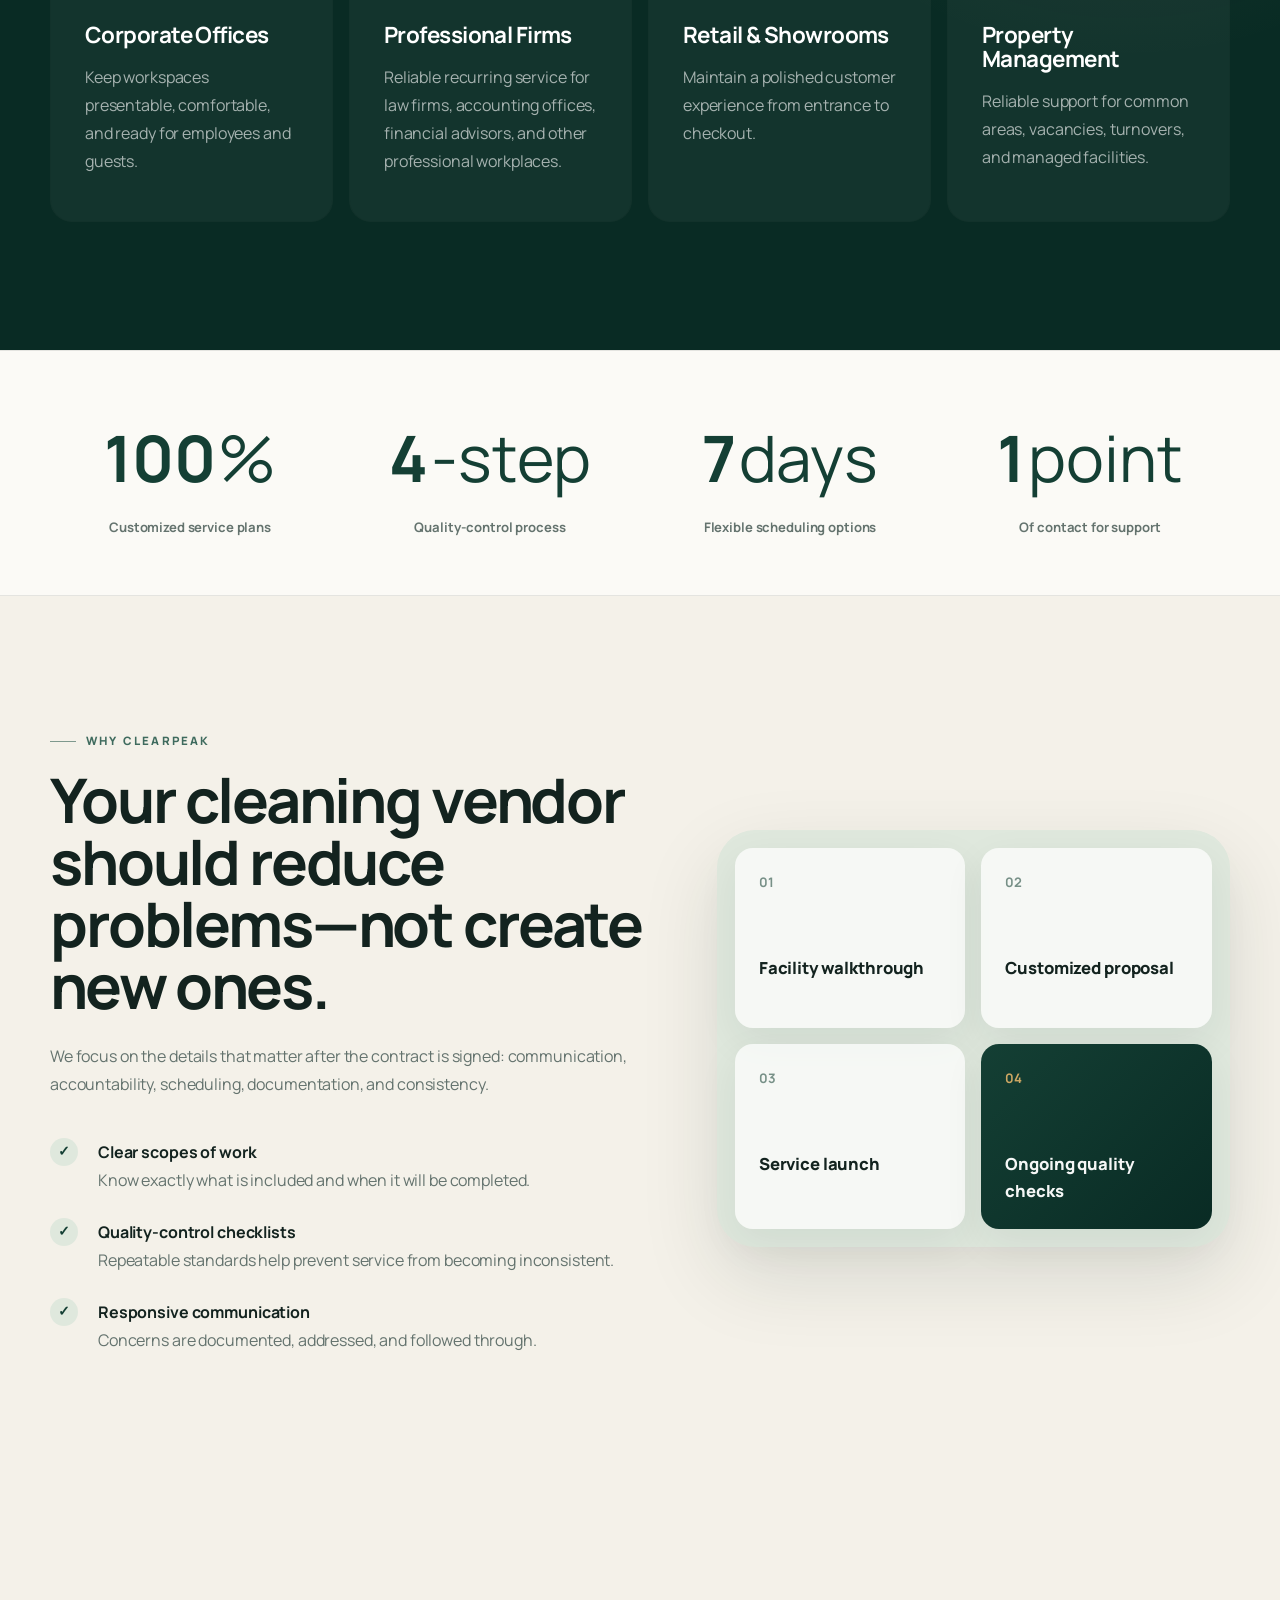
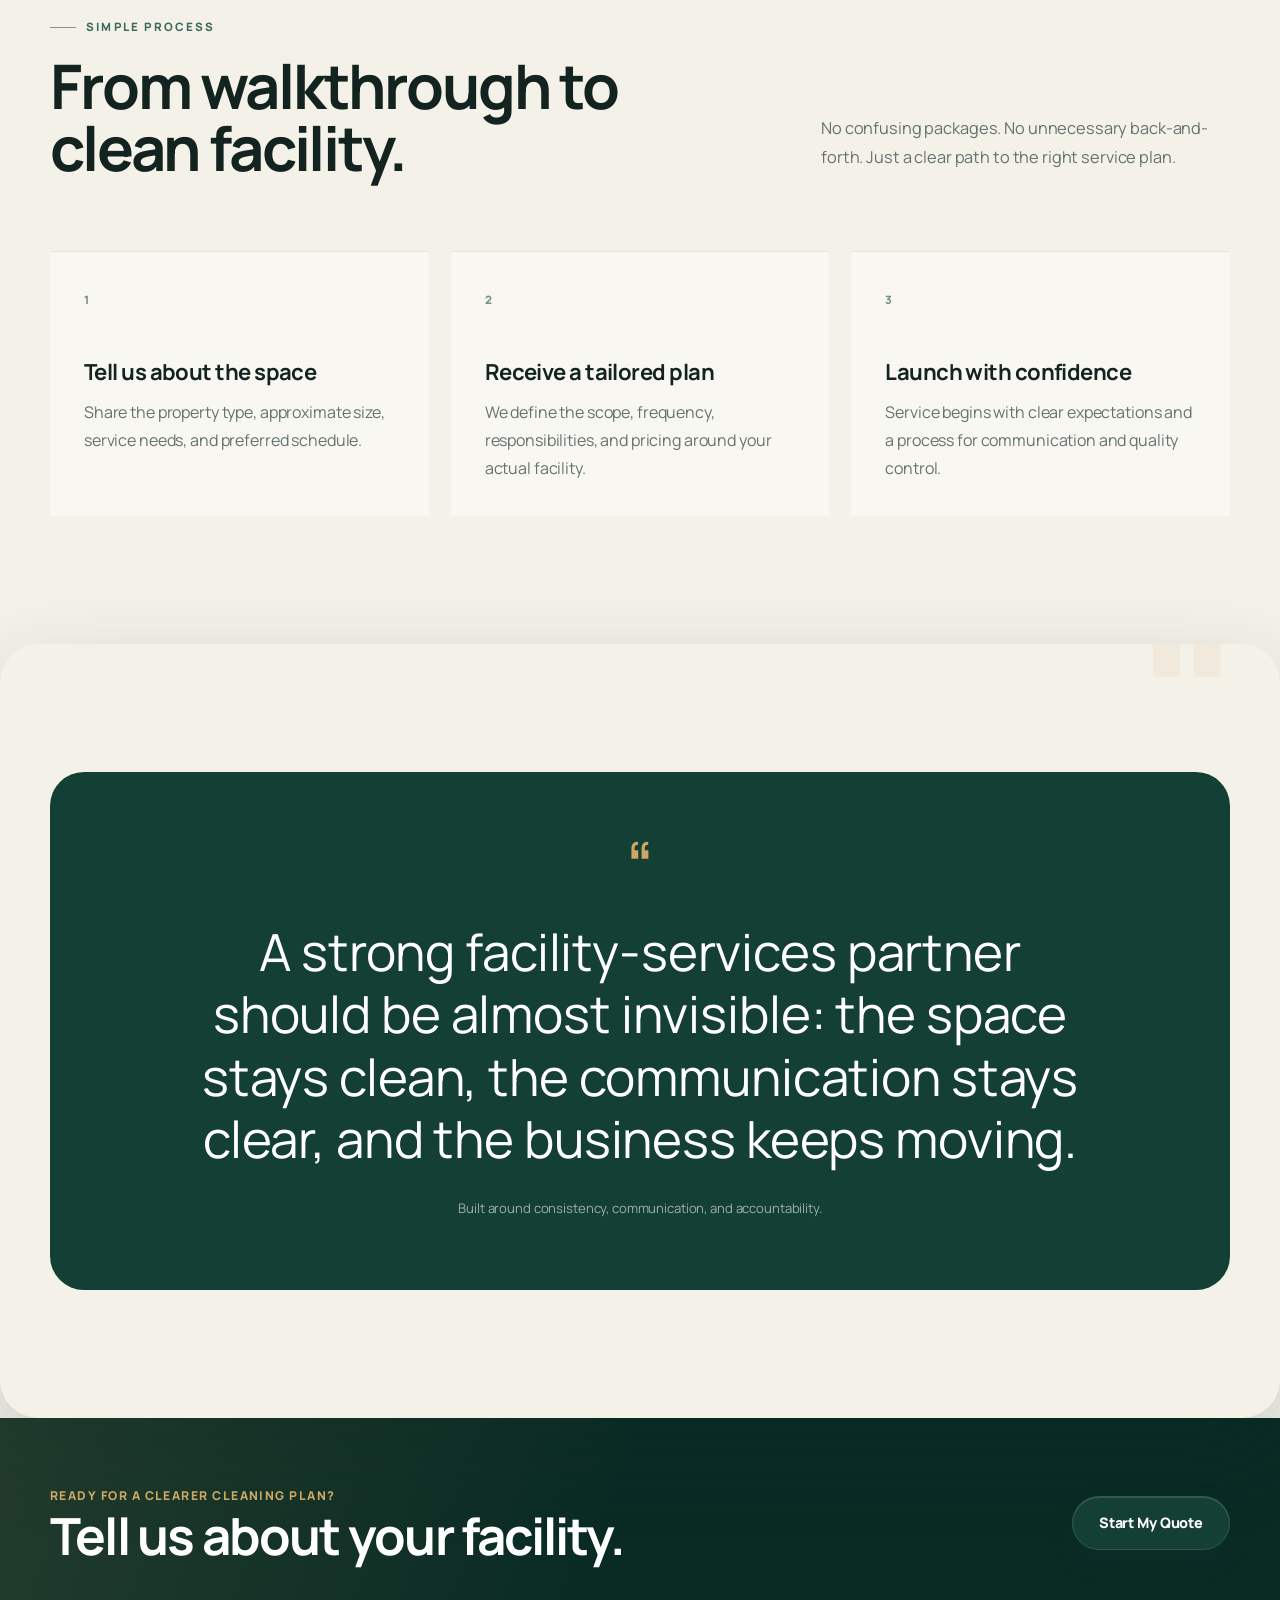
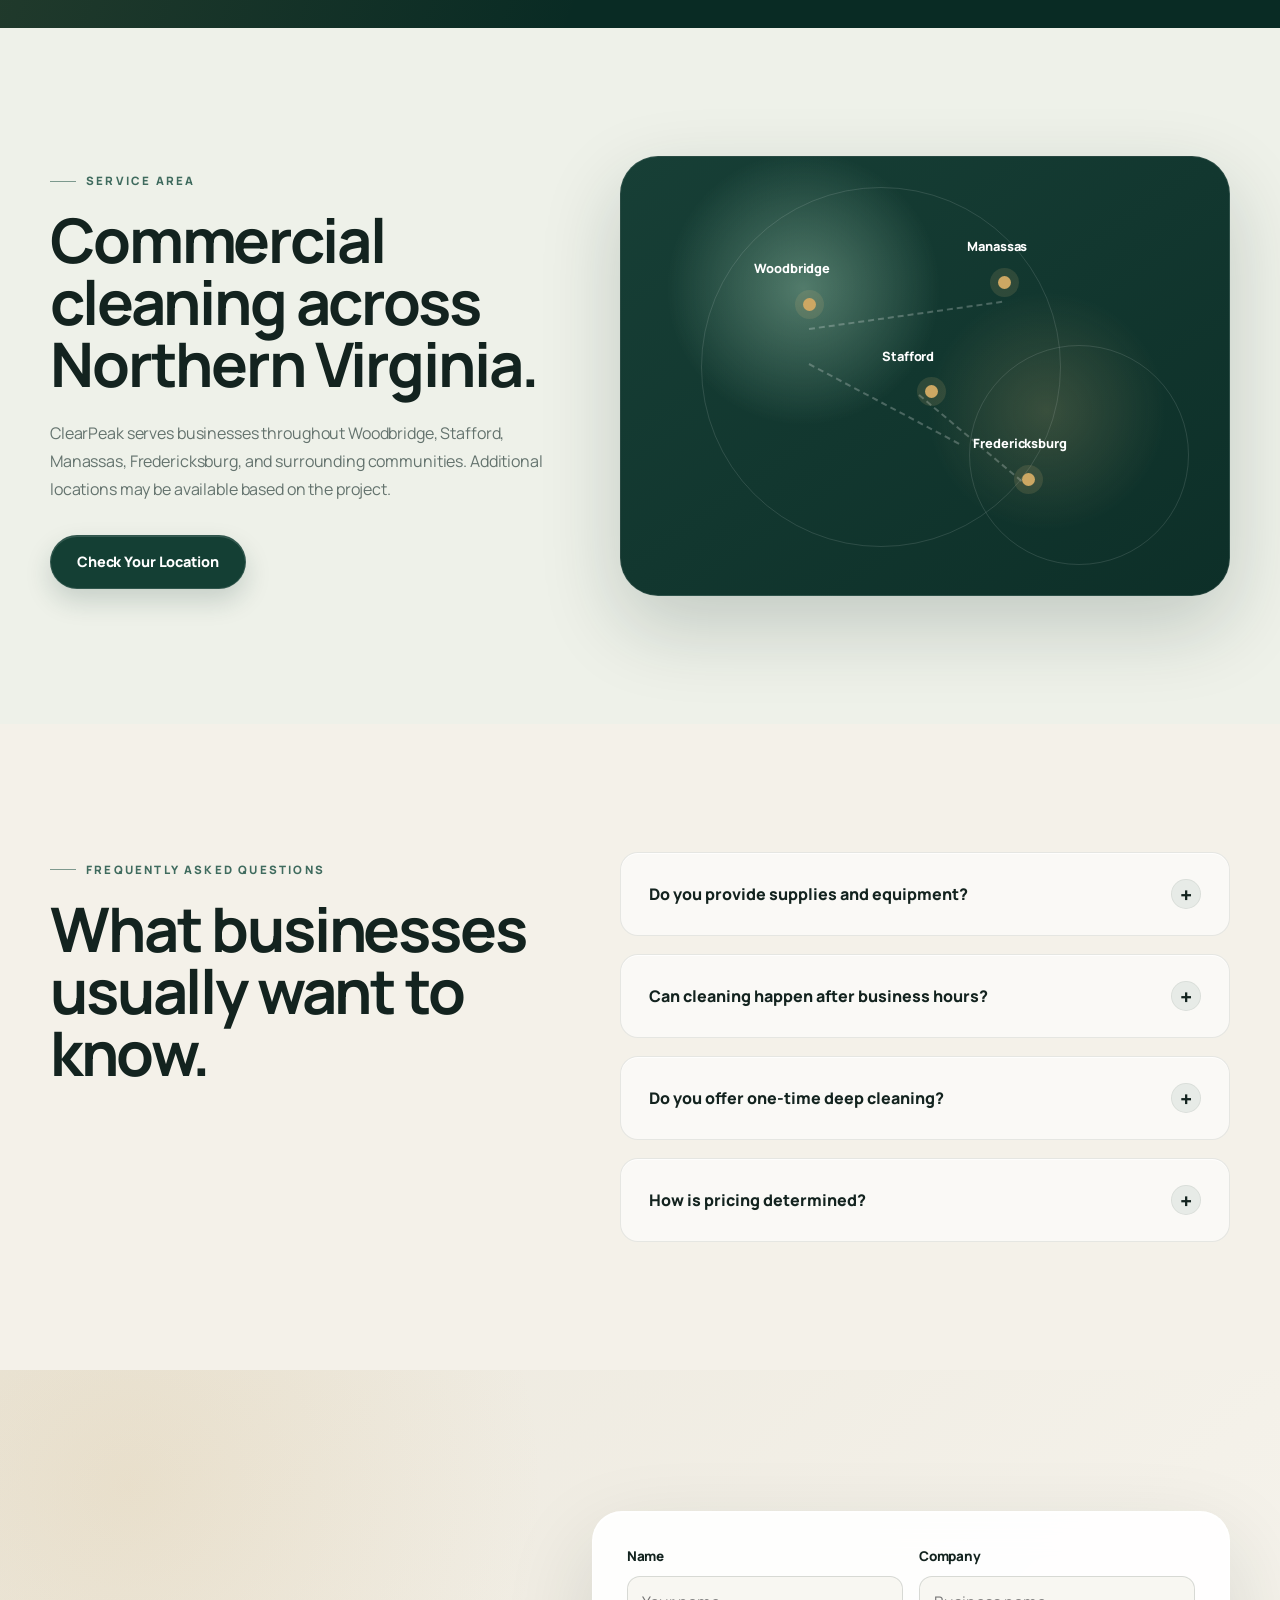
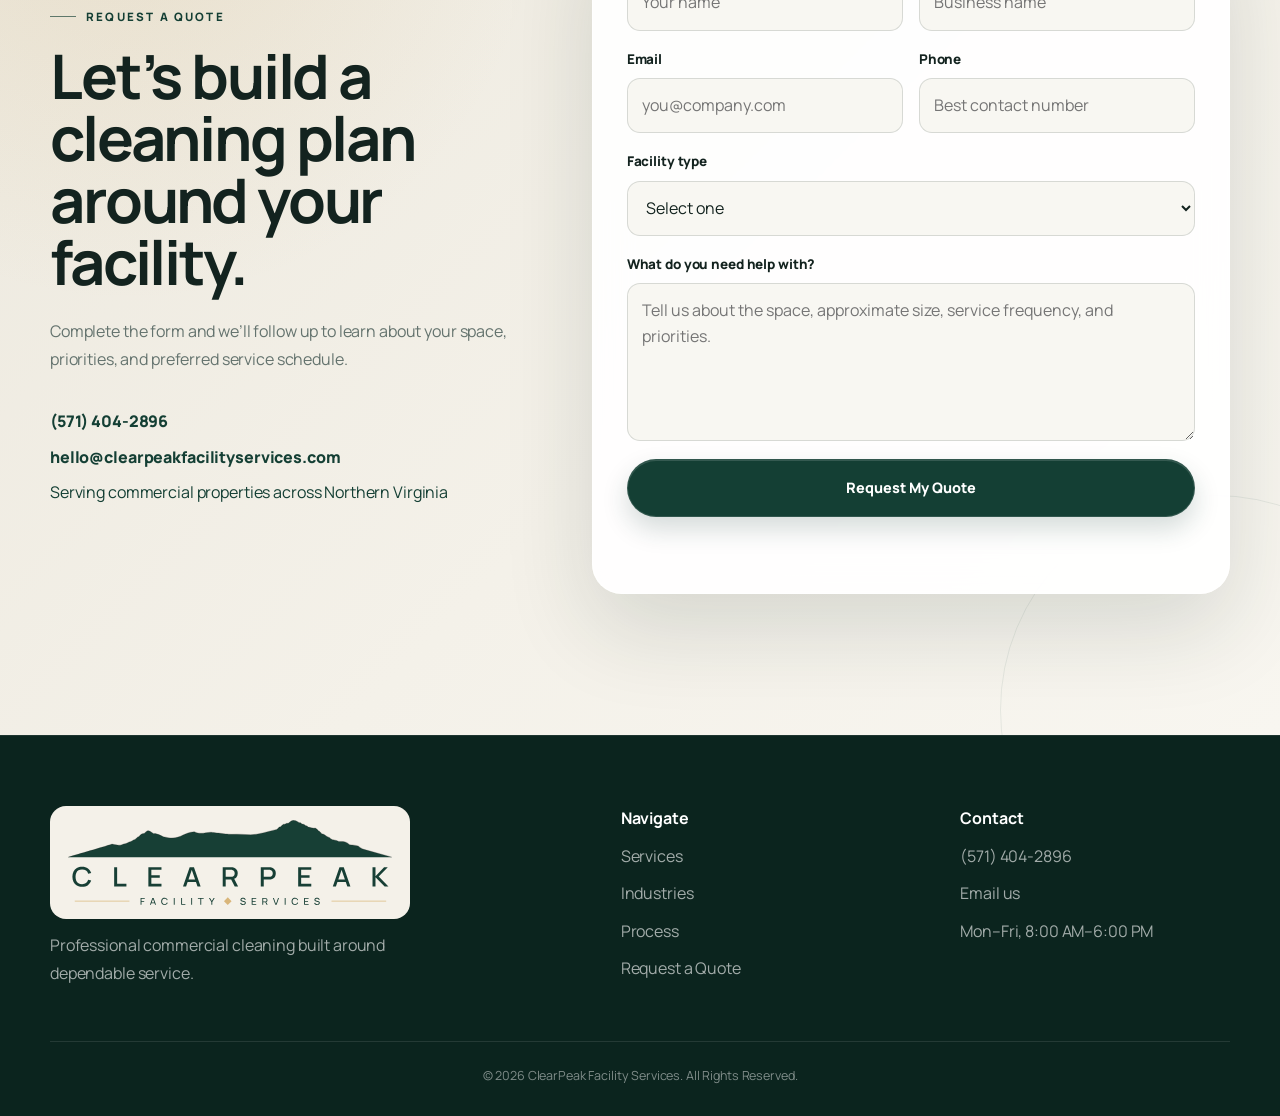
==== commit 123e7138: "connect quote form to Formspree and replace temp Logo with handrawn logo" ====
--- a/index.html
+++ b/index.html
@@ -12,6 +12,15 @@
   <link rel="preconnect" href="https://fonts.googleapis.com" />
   <link rel="preconnect" href="https://fonts.gstatic.com" crossorigin />
   <link href="https://fonts.googleapis.com/css2?family=Manrope:wght@400;500;600;700;800&display=swap" rel="stylesheet" />
+
+  <link rel="icon" href="assets/icons/favicon.svg" type="image/svg+xml" />
+  <link rel="icon" href="favicon.ico" sizes="any" />
+  <link rel="apple-touch-icon" href="assets/icons/apple-touch-icon.png" />
+  <meta name="theme-color" content="#163f35" />
+  <link rel="manifest" href="site.webmanifest" />
+  <meta property="og:title" content="ClearPeak Facility Services" />
+  <meta property="og:description" content="Dependable commercial office cleaning and facility support across Northern Virginia." />
+  <meta property="og:type" content="website" />
   <link rel="stylesheet" href="styles.css" />
 </head>
 
@@ -20,7 +29,7 @@
   <header class="site-header" id="top">
     <div class="container site-header__inner">
       <a class="brand" href="#top" aria-label="ClearPeak home">
-        <img class="brand__logo" src="assets/clearpeak-secondary-approved.png" alt="ClearPeak Facility Services" />
+        <img class="brand__logo" src="assets/logos/logo-secondary.svg" alt="ClearPeak Facility Services" />
       </a>
 
       <button
@@ -55,7 +64,7 @@
     <section class="hero section">
       <div class="container hero__grid">
         <div class="hero__content reveal">
-          <img class="hero__ridgeline" src="assets/clearpeak-signature-ridgeline-approved.png" alt="" aria-hidden="true" />
+          <img class="hero__ridgeline" src="assets/logos/logo-ridgeline.svg" alt="" aria-hidden="true" />
           <p class="eyebrow">Professional facility services</p>
           <h1 class="hero__title">Professional spaces. Delivered consistently.</h1>
 
@@ -92,7 +101,7 @@
           <div class="hero__image-frame">
             <img
               class="hero__image"
-              src="assets/office-interior.svg"
+              src="assets/images/office-interior.svg"
               alt="Clean and modern commercial office interior"
             />
 
@@ -549,7 +558,7 @@
         <form
           class="quote-form reveal"
           id="quote-form"
-          action="https://formspree.io/f/YOUR_FORM_ID"
+          action="https://formspree.io/f/xbgrlgvy"
           method="POST"
         >
           <div class="quote-form__row">
@@ -637,7 +646,7 @@
     <div class="container site-footer__grid">
       <div class="site-footer__brand-column">
         <a class="brand brand--footer" href="#top">
-          <img class="brand__logo brand__logo--footer" src="assets/clearpeak-primary-approved.png" alt="ClearPeak Facility Services" />
+          <img class="brand__logo brand__logo--footer" src="assets/logos/logo-primary.svg" alt="ClearPeak Facility Services" />
         </a>
 
         <p class="site-footer__description">
--- a/styles.css
+++ b/styles.css
@@ -2642,3 +2642,49 @@
 .hero__ridgeline {
   object-fit: contain;
 }
+
+/* =========================================================
+   BRAND RELEASE 2.0 — FINAL VECTOR ASSETS
+   ========================================================= */
+.brand__logo {
+  display: block;
+  width: clamp(230px, 20vw, 320px);
+  max-height: 72px;
+  object-fit: contain;
+  object-position: left center;
+}
+
+.brand__logo--footer {
+  width: min(360px, 100%);
+  max-height: none;
+  padding: 14px 18px;
+  border-radius: 16px;
+  background: var(--color-paper);
+}
+
+.hero__ridgeline {
+  width: min(410px, 80%);
+  height: auto;
+  max-height: 76px;
+  object-fit: contain;
+  object-position: left center;
+}
+
+@media (max-width: 980px) {
+  .brand__logo {
+    width: 230px;
+    max-height: 64px;
+  }
+}
+
+@media (max-width: 700px) {
+  .brand__logo {
+    width: 190px;
+    max-height: 54px;
+  }
+
+  .hero__ridgeline {
+    width: 84%;
+    max-height: 58px;
+  }
+}
